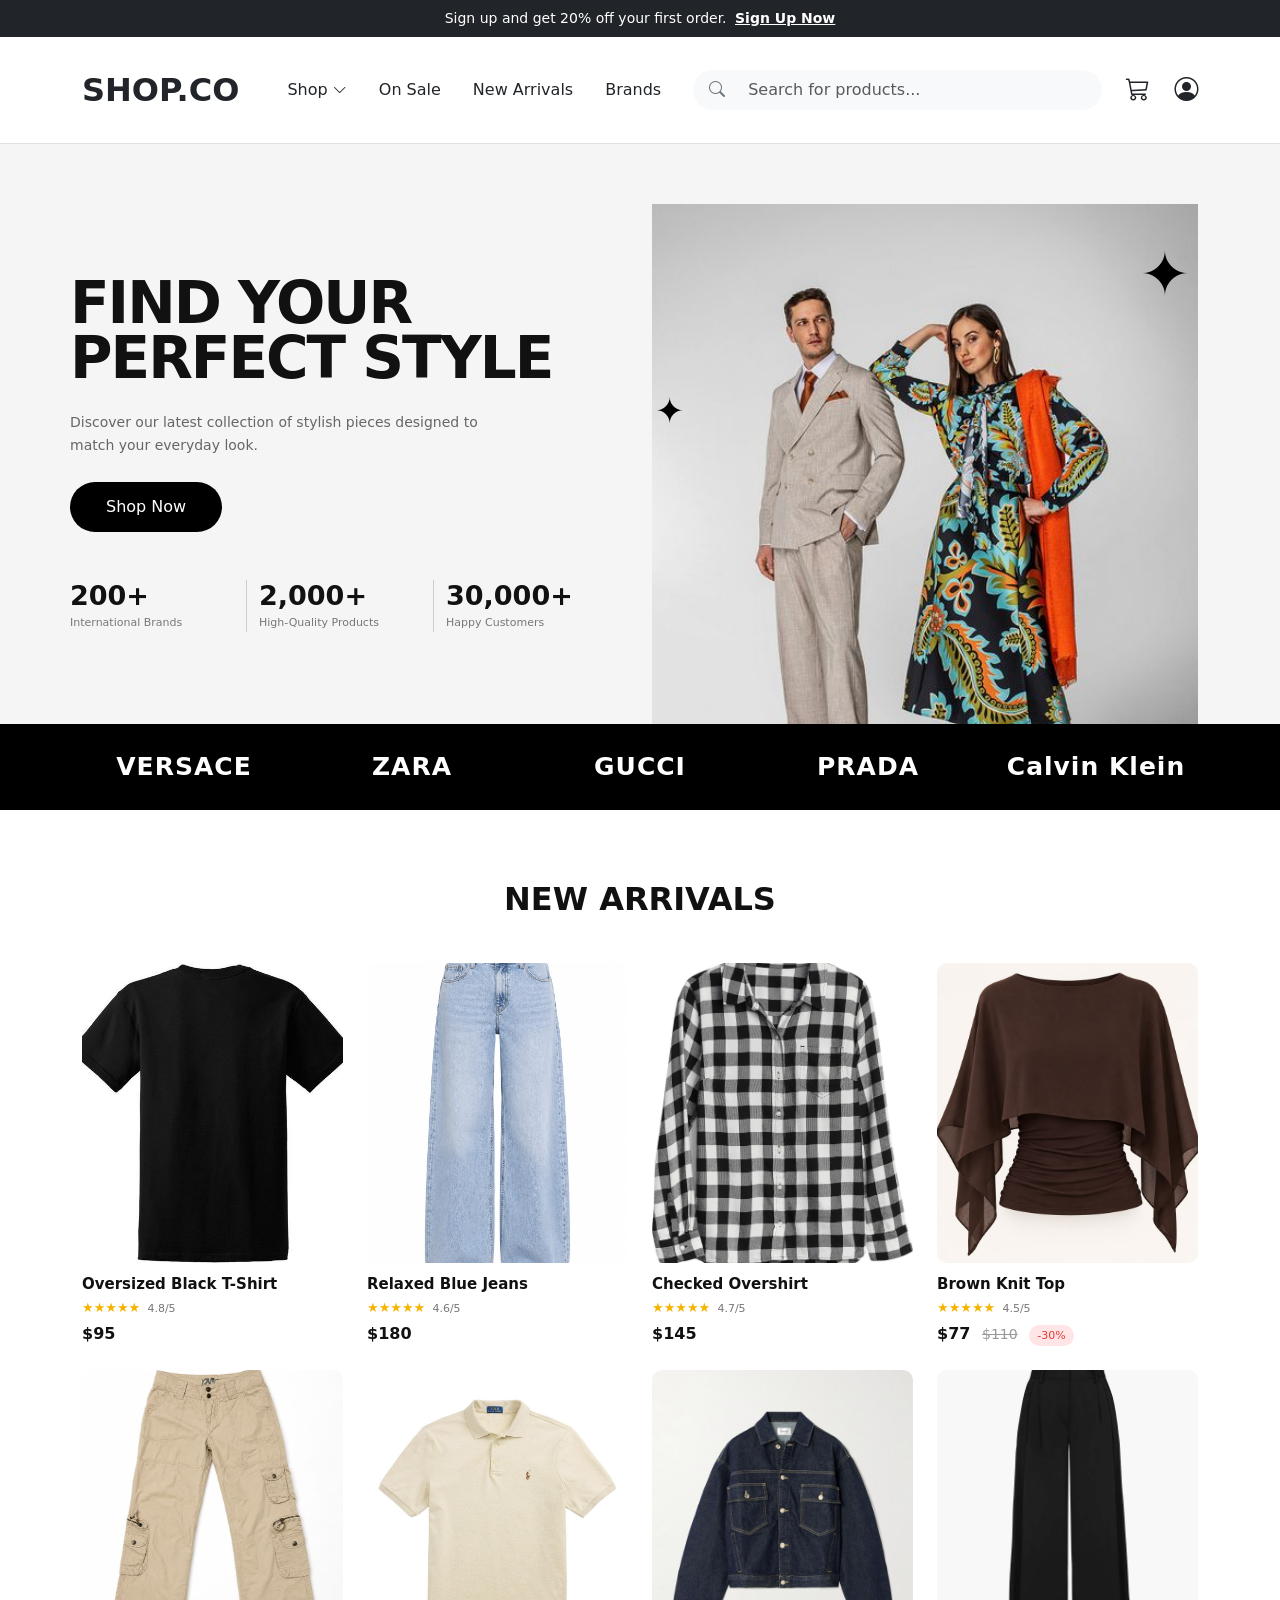
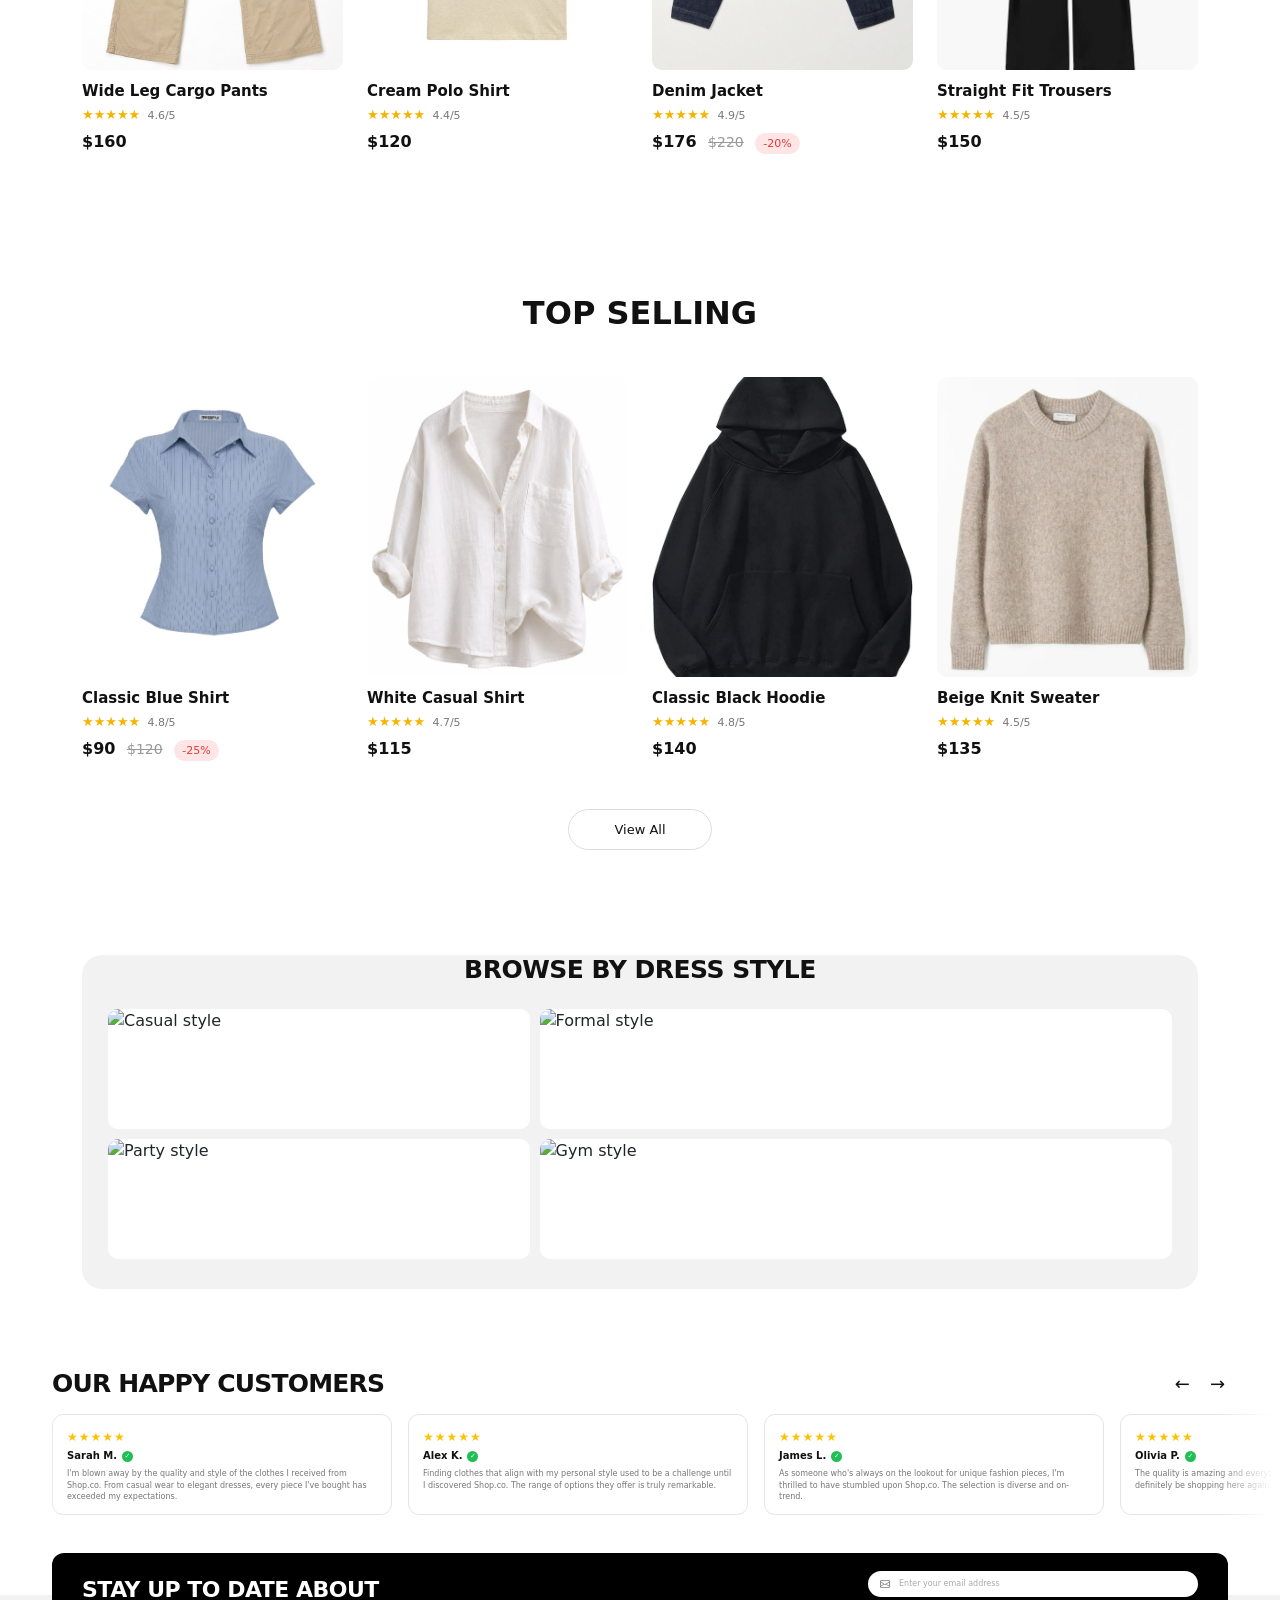
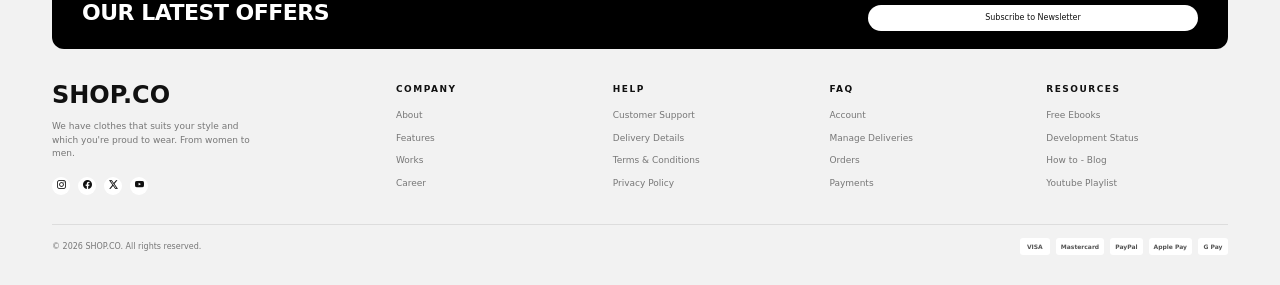
==== index.html @ 6848980e "update" ====
<!DOCTYPE html>
<html lang="en">

<head>
    <meta charset="UTF-8">
    <meta name="viewport" content="width=device-width, initial-scale=1.0">

    <title>Shop.co</title>

    <link rel="stylesheet" href="dist/css/bootstrap.min.css">

    <link
        rel="stylesheet"
        href="https://cdn.jsdelivr.net/npm/bootstrap-icons@1.11.3/font/bootstrap-icons.min.css"
    >

    <link rel="stylesheet" href="app.css">
</head>

<body>

    <!-- HEADER -->
    <div id="site-header"></div>


    <!-- HERO SECTION -->
    <section class="hero-section">

        <div class="container">

            <div class="row align-items-center">

                <div class="col-lg-6 hero-content">

                    <h1>
                        FIND YOUR<br>
                        PERFECT STYLE
                    </h1>

                    <p>
                        Discover our latest collection of stylish pieces
                        designed to match your everyday look.
                    </p>

                    <a href="#" class="btn shop-btn">
                        Shop Now
                    </a>


                    <div class="row stats mt-5">

                        <div class="col-4">

                            <h3>200+</h3>

                            <p>
                                International Brands
                            </p>

                        </div>


                        <div class="col-4 stat-border">

                            <h3>2,000+</h3>

                            <p>
                                High-Quality Products
                            </p>

                        </div>


                        <div class="col-4">

                            <h3>30,000+</h3>

                            <p>
                                Happy Customers
                            </p>

                        </div>

                    </div>

                </div>


                <div class="col-lg-6 hero-image-container">

                    <img
                        src="images/hero-image.jpg"
                        alt="Fashion models"
                        class="hero-image"
                    >

                    <span class="star star-one">
                        ✦
                    </span>

                    <span class="star star-two">
                        ✦
                    </span>

                </div>

            </div>

        </div>

    </section>



    <!-- BRANDS -->
    <section class="brands-section">

        <div class="container">

            <div class="row align-items-center text-center">

                <div class="col-6 col-md">
                    <span>VERSACE</span>
                </div>

                <div class="col-6 col-md">
                    <span>ZARA</span>
                </div>

                <div class="col-6 col-md">
                    <span>GUCCI</span>
                </div>

                <div class="col-6 col-md">
                    <span>PRADA</span>
                </div>

                <div class="col-12 col-md">
                    <span>Calvin Klein</span>
                </div>

            </div>

        </div>

    </section>



    <!-- NEW ARRIVALS -->
    <section class="products-section">

        <div class="container">

            <h2 class="section-title">
                NEW ARRIVALS
            </h2>

            <div
                id="new-arrivals-products"
                class="row g-4"
            ></div>

        </div>

    </section>



    <!-- TOP SELLING -->
    <section class="products-section">

        <div class="container">

            <h2 class="section-title">
                TOP SELLING
            </h2>


            <div
                id="top-selling-products"
                class="row g-4"
            ></div>


            <!-- VIEW ALL BUTTON -->
            <div class="text-center mt-5">

                <button
                    type="button"
                    class="view-all-btn"
                    id="viewAllBtn"
                >
                    View All
                </button>

            </div>

        </div>

    </section>



    <!-- DRESS STYLE -->
    <section class="dress-style-section">

        <div class="container">

            <div class="dress-style-box">

                <h2 class="dress-style-title">
                    BROWSE BY DRESS STYLE
                </h2>


                <div class="dress-style-grid">


                    <!-- CASUAL -->
                    <div class="dress-style-card casual">

                        <img
                            src="images/products/pic1.png"
                            alt="Casual style"
                        >

                    </div>


                    <!-- FORMAL -->
                    <div class="dress-style-card formal">

                        <img
                            src="images/products/pic2.png"
                            alt="Formal style"
                        >

                    </div>


                    <!-- PARTY -->
                    <div class="dress-style-card party">

                        <img
                            src="images/products/pic3.png"
                            alt="Party style"
                        >

                    </div>


                    <!-- GYM -->
                    <div class="dress-style-card gym">

                        <img
                            src="images/products/pic4.png"
                            alt="Gym style"
                        >

                    </div>

                </div>

            </div>

        </div>

    </section>



    <!-- HAPPY CUSTOMERS -->
    <section class="customers-section">

        <div class="container">


            <div class="customers-header">

                <h2 class="section-title">
                    OUR HAPPY CUSTOMERS
                </h2>


                <div class="customer-arrows">

                    <button
                        class="customer-arrow"
                        id="customerPrev"
                        type="button"
                    >
                        ←
                    </button>

                    <button
                        class="customer-arrow"
                        id="customerNext"
                        type="button"
                    >
                        →
                    </button>

                </div>

            </div>



            <div class="customers-viewport">

                <div
                    class="customers-wrapper"
                    id="customersWrapper"
                >


                    <!-- CUSTOMER 1 -->
                    <div class="customer-card">

                        <div class="customer-stars">
                            ★★★★★
                        </div>

                        <h5>
                            Sarah M.
                            <span>✓</span>
                        </h5>

                        <p>
                            I'm blown away by the quality and style
                            of the clothes I received from Shop.co.
                            From casual wear to elegant dresses,
                            every piece I've bought has exceeded
                            my expectations.
                        </p>

                    </div>



                    <!-- CUSTOMER 2 -->
                    <div class="customer-card">

                        <div class="customer-stars">
                            ★★★★★
                        </div>

                        <h5>
                            Alex K.
                            <span>✓</span>
                        </h5>

                        <p>
                            Finding clothes that align with my personal
                            style used to be a challenge until I
                            discovered Shop.co. The range of options
                            they offer is truly remarkable.
                        </p>

                    </div>



                    <!-- CUSTOMER 3 -->
                    <div class="customer-card">

                        <div class="customer-stars">
                            ★★★★★
                        </div>

                        <h5>
                            James L.
                            <span>✓</span>
                        </h5>

                        <p>
                            As someone who's always on the lookout
                            for unique fashion pieces, I'm thrilled
                            to have stumbled upon Shop.co. The selection
                            is diverse and on-trend.
                        </p>

                    </div>



                    <!-- CUSTOMER 4 -->
                    <div class="customer-card">

                        <div class="customer-stars">
                            ★★★★★
                        </div>

                        <h5>
                            Olivia P.
                            <span>✓</span>
                        </h5>

                        <p>
                            The quality is amazing and everything
                            arrived exactly as expected. I will
                            definitely be shopping here again.
                        </p>

                    </div>



                    <!-- CUSTOMER 5 -->
                    <div class="customer-card">

                        <div class="customer-stars">
                            ★★★★★
                        </div>

                        <h5>
                            Ethan R.
                            <span>✓</span>
                        </h5>

                        <p>
                            Great selection and very comfortable
                            clothes. The whole shopping experience
                            was simple and enjoyable.
                        </p>

                    </div>



                    <!-- CUSTOMER 6 -->
                    <div class="customer-card">

                        <div class="customer-stars">
                            ★★★★☆
                        </div>

                        <h5>
                            Noah B.
                            <span>✓</span>
                        </h5>

                        <p>
                            I ordered a few pieces and was impressed
                            with the fit. Everything looked just like
                            it did online.
                        </p>

                    </div>



                    <!-- CUSTOMER 7 -->
                    <div class="customer-card">

                        <div class="customer-stars">
                            ★★★★★
                        </div>

                        <h5>
                            Ava H.
                            <span>✓</span>
                        </h5>

                        <p>
                            I found exactly what I was looking for.
                            The clothes look great and the quality
                            is better than I expected.
                        </p>

                    </div>



                    <!-- CUSTOMER 8 -->
                    <div class="customer-card">

                        <div class="customer-stars">
                            ★★★★★
                        </div>

                        <h5>
                            Mia T.
                            <span>✓</span>
                        </h5>

                        <p>
                            Shopping here has been such a good
                            experience. The designs are simple,
                            stylish and easy to wear.
                        </p>

                    </div>



                    <!-- CUSTOMER 9 -->
                    <div class="customer-card">

                        <div class="customer-stars">
                            ★★★★★
                        </div>

                        <h5>
                            Daniel W.
                            <span>✓</span>
                        </h5>

                        <p>
                            The order arrived quickly and the clothes
                            were exactly what I expected. I would
                            definitely recommend Shop.co.
                        </p>

                    </div>

                </div>

            </div>

        </div>

    </section>

    <div id="site-footer"></div>


    <script src="common.js"></script>

    <script src="script.js"></script>

    <script src="dist/js/bootstrap.bundle.min.js"></script>

</body>

</html>
---- app.css ----
.footer-link {
    color: #aaa;
    text-decoration: none;
    font-size: 14px;
    transition: 0.2s;
}

.footer-link:hover {
    color: white;
}

.footer-icon {
    width: 38px;
    height: 38px;
    border: 1px solid #555;
    border-radius: 50%;
    display: flex;
    align-items: center;
    justify-content: center;
    color: white;
    text-decoration: none;
    transition: 0.2s;
}

.footer-icon:hover {
    background-color: white;
    color: black;
    border-color: white;
}

footer .form-control {
    border: none;
    font-size: 14px;
}

footer .form-control:focus {
    box-shadow: none;
}

footer .btn {
    border: none;
}

.hero-section {
    background-color: #f5f5f5;
    overflow: hidden;
    padding-top: 60px;
}

.hero-content {
    padding: 40px 30px 60px 0;
}

.hero-content h1 {
    font-size: 58px;
    font-weight: 900;
    line-height: 0.95;
    letter-spacing: -2px;
    color: #111;
    margin-bottom: 25px;
}

.hero-content > p {
    color: #666;
    max-width: 450px;
    font-size: 14px;
    line-height: 1.6;
}

.shop-btn {
    background-color: #000;
    color: white;
    border-radius: 30px;
    padding: 12px 35px;
    margin-top: 10px;
}

.shop-btn:hover {
    background-color: #333;
    color: white;
}

.stats h3 {
    font-size: 27px;
    font-weight: 700;
    margin: 0;
    color: #111;
}

.stats p {
    font-size: 11px;
    color: #777;
    margin: 3px 0 0;
}

.stat-border {
    border-left: 1px solid #ccc;
    border-right: 1px solid #ccc;
}

.hero-image-container {
    position: relative;
    height: 520px;
    display: flex;
    justify-content: center;
    align-items: flex-end;
}

.hero-image {
    width: 100%;
    height: 100%;
    object-fit: cover;
    object-position: center top;
}

.star {
    position: absolute;
    color: #000;
    line-height: 1;
}

.star-one {
    top: 40px;
    right: 20px;
    font-size: 60px;
}

.star-two {
    top: 190px;
    left: 15px;
    font-size: 35px;
}

.brands-section {
    background-color: #000;
    color: white;
    padding: 24px 0;
}

.brands-section span {
    font-size: 25px;
    font-weight: 600;
    letter-spacing: 1px;
}

.brands-section .col:nth-child(1) span,
.brands-section .col:nth-child(3) span,
.brands-section .col:nth-child(4) span {
    font-family: Georgia, serif;
}

.products-section {
    padding: 70px 0;
    background-color: white;
}

.section-title {
    text-align: center;
    font-size: 32px;
    font-weight: 900;
    margin-bottom: 45px;
    color: #111;
}

.product-card {
    cursor: pointer;
}

.product-image {
    background-color: #f3f3f3;
    border-radius: 10px;
    height: 300px;
    overflow: hidden;
    margin-bottom: 12px;
}

.product-image img {
    width: 100%;
    height: 100%;
    object-fit: cover;
    transition: transform 0.3s ease;
}

.product-card:hover .product-image img {
    transform: scale(1.04);
}

.product-card h5 {
    font-size: 15px;
    font-weight: 600;
    margin-bottom: 5px;
    color: #111;
}

.rating {
    color: #f5b400;
    font-size: 13px;
    margin-bottom: 5px;
}

.rating span {
    color: #777;
    font-size: 11px;
    margin-left: 3px;
}

.price {
    font-size: 16px;
    font-weight: 700;
    color: #111;
}

.old-price {
    color: #999;
    text-decoration: line-through;
    font-size: 14px;
    font-weight: 400;
    margin-left: 6px;
}

.discount {
    background-color: #ffe5e5;
    color: #e53935;
    font-size: 11px;
    padding: 4px 8px;
    border-radius: 15px;
    margin-left: 6px;
    font-weight: 500;
}

.view-all-btn {
    display: inline-block;
    border: 1px solid #ddd;
    background-color: white;
    border-radius: 25px;
    padding: 10px 45px;
    color: #111;
    font-size: 13px;
    cursor: pointer;
    transition: 0.25s ease;
}

.view-all-btn:hover {
    background-color: #111;
    color: white;
}

.extra-product {
    display: none;
    opacity: 0;
    transform: translateY(15px);
}

@keyframes fadeInProduct {
    from {
        opacity: 0;
        transform: translateY(15px);
    }

    to {
        opacity: 1;
        transform: translateY(0);
    }
}

.dress-style-section {
    padding: 35px 0 45px;
    background-color: white;
}

.dress-style-box {
    background-color: #f2f2f2;
    border-radius: 20px;
    padding: 0 26px 30px;
    overflow: hidden;
}

.dress-style-title {
    text-align: center;
    font-size: 25px;
    font-weight: 900;
    color: #111;
    margin: 0 0 24px;
    padding-top: 0;
    letter-spacing: -0.5px;
}

.dress-style-grid {
    display: grid;
    grid-template-columns: 1fr 1.5fr;
    grid-template-rows: 120px 120px;
    gap: 10px;
}

.dress-style-card {
    position: relative;
    background-color: white;
    border-radius: 10px;
    overflow: hidden;
    cursor: pointer;
}

.dress-style-card img {
    position: absolute;
    inset: 0;
    width: 100%;
    height: 100%;
    object-fit: contain;
    object-position: center;
    transition: transform 0.35s ease;
}

.dress-style-card:hover img {
    transform: scale(1.02);
}

.dress-style-card span {
    position: absolute;
    top: 13px;
    left: 16px;
    z-index: 2;
    color: #111;
    font-size: 16px;
    font-weight: 600;
}

.customers-section {
    background-color: white;
    padding: 35px 0 80px;
    overflow: hidden;
}

.customers-header {
    display: flex;
    align-items: center;
    justify-content: space-between;
    margin-bottom: 15px;
}

.customers-header .section-title {
    text-align: left;
    margin: 0;
    font-size: 25px;
    font-weight: 900;
    letter-spacing: -0.8px;
}

.customer-arrows {
    display: flex;
    align-items: center;
    gap: 14px;
}

.customer-arrow {
    border: none;
    background: transparent;
    color: #111;
    font-size: 18px;
    line-height: 1;
    padding: 3px;
    cursor: pointer;
    transition: opacity 0.2s ease;
}

.customer-arrow:hover {
    opacity: 0.45;
}

.customers-viewport {
    position: relative;
    width: calc(100% + 90px);
    margin-left: -45px;
    overflow: hidden;
    padding: 0 45px;
}

.customers-viewport::before,
.customers-viewport::after {
    content: "";
    position: absolute;
    top: 0;
    bottom: 0;
    width: 55px;
    z-index: 5;
    pointer-events: none;
}

.customers-viewport::before {
    left: 0;
    background: linear-gradient(
        to right,
        white 0%,
        rgba(255, 255, 255, 0) 100%
    );
}

.customers-viewport::after {
    right: 0;
    background: linear-gradient(
        to left,
        white 0%,
        rgba(255, 255, 255, 0) 100%
    );
}

.customers-wrapper {
    display: flex;
    gap: 16px;
    width: max-content;
    transform: translateX(0);
    transition: transform 0.55s ease;
}

.customer-card {
    flex: 0 0 340px;
    background-color: white;
    border: 1px solid #e5e5e5;
    border-radius: 11px;
    padding: 13px 14px;
    height: 101px;
    box-sizing: border-box;
    transition: transform 0.3s ease, box-shadow 0.3s ease;
}

.customer-card:hover {
    transform: translateY(-2px);
    box-shadow: 0 5px 15px rgba(0, 0, 0, 0.05);
}

.customer-stars {
    color: #ffc107;
    font-size: 12px;
    letter-spacing: 1px;
    margin-bottom: 4px;
}

.customer-card h5 {
    display: flex;
    align-items: center;
    gap: 5px;
    margin: 0 0 6px;
    font-size: 10px;
    font-weight: 700;
    color: #111;
}

.customer-card h5 span {
    display: inline-flex;
    align-items: center;
    justify-content: center;
    width: 11px;
    height: 11px;
    border-radius: 50%;
    background-color: #20bf55;
    color: white;
    font-size: 7px;
    font-weight: bold;
}

.customer-card p {
    margin: 0;
    color: #777;
    font-size: 8px;
    line-height: 1.45;
}

.shop-footer {
    background-color: #f2f2f2;
    padding: 0 0 30px;
    position: relative;
}

.shop-footer > .container {
    position: relative;
}

.newsletter-box {
    position: relative;
    z-index: 5;
    background-color: #000;
    color: white;
    border-radius: 12px;
    padding: 18px 30px;
    min-height: 86px;
    display: flex;
    align-items: center;
    justify-content: space-between;
    gap: 30px;
    transform: translateY(-42px);
    margin-bottom: -15px;
}

.newsletter-title {
    font-size: 22px;
    font-weight: 900;
    line-height: 1.05;
    letter-spacing: -0.5px;
}

.newsletter-form {
    width: 330px;
    display: flex;
    flex-direction: column;
    gap: 8px;
}

.newsletter-input {
    height: 26px;
    background-color: white;
    border-radius: 30px;
    display: flex;
    align-items: center;
    padding: 0 12px;
}

.newsletter-input i {
    color: #777;
    font-size: 10px;
    margin-right: 7px;
}

.newsletter-input input {
    width: 100%;
    border: none;
    outline: none;
    background: transparent;
    font-size: 8px;
}

.newsletter-input input::placeholder {
    color: #aaa;
}

.newsletter-form button {
    height: 26px;
    border: none;
    border-radius: 30px;
    background-color: white;
    color: #111;
    font-size: 8px;
    cursor: pointer;
}

.newsletter-form button:hover {
    background-color: #e8e8e8;
}

.footer-content {
    display: grid;
    grid-template-columns: 1.7fr 1fr 1fr 1fr 1fr;
    gap: 35px;
    padding-top: 5px;
    padding-bottom: 25px;
}

.footer-brand h2 {
    margin: 0 0 10px;
    color: #111;
    font-size: 24px;
    font-weight: 900;
}

.footer-brand p {
    max-width: 210px;
    margin: 0 0 16px;
    color: #777;
    font-size: 9px;
    line-height: 1.5;
}

.footer-socials {
    display: flex;
    gap: 8px;
}

.footer-socials a {
    width: 18px;
    height: 18px;
    border-radius: 50%;
    background-color: white;
    display: flex;
    align-items: center;
    justify-content: center;
    color: #111;
    font-size: 9px;
    text-decoration: none;
}

.footer-socials a:hover {
    background-color: #111;
    color: white;
}

.footer-column h6 {
    margin: 3px 0 14px;
    color: #111;
    font-size: 9px;
    font-weight: 700;
    letter-spacing: 1.5px;
}

.footer-column a {
    display: block;
    color: #777;
    font-size: 9px;
    text-decoration: none;
    margin-bottom: 9px;
}

.footer-column a:hover {
    color: #111;
}

.shop-footer hr {
    border: none;
    border-top: 1px solid #ddd;
    margin: 0 0 13px;
    opacity: 1;
}

.footer-bottom {
    display: flex;
    align-items: center;
    justify-content: space-between;
}

.footer-bottom p {
    margin: 0;
    color: #777;
    font-size: 8px;
}

.payment-icons {
    display: flex;
    align-items: center;
    gap: 6px;
}

.payment-icons span {
    min-width: 30px;
    height: 17px;
    padding: 0 5px;
    background-color: white;
    border-radius: 3px;
    display: flex;
    align-items: center;
    justify-content: center;
    color: #555;
    font-size: 6px;
    font-weight: 700;
}

@media (min-width: 992px) {
    .customers-section .container,
    .shop-footer .container {
        max-width: 1200px;
    }
}

@media (max-width: 991px) {
    .hero-section {
        padding-top: 40px;
    }

    .hero-content {
        text-align: center;
        padding: 20px 0 40px;
    }

    .hero-content h1 {
        font-size: 45px;
    }

    .hero-content > p {
        margin-left: auto;
        margin-right: auto;
    }

    .stats {
        text-align: left;
    }

    .hero-image-container {
        height: 450px;
    }

    .brands-section span {
        font-size: 19px;
    }

    .product-image {
        height: 260px;
    }

    .dress-style-grid {
        grid-template-columns: 1fr 1.5fr;
        grid-template-rows: 110px 110px;
    }

    .customer-card {
        flex: 0 0 300px;
    }

    .footer-content {
        grid-template-columns: 1.5fr 1fr 1fr;
    }
}

@media (max-width: 575px) {
    .products-section {
        padding: 45px 0;
    }

    .section-title {
        font-size: 27px;
    }

    .product-image {
        height: 220px;
    }

    .dress-style-section {
        padding: 25px 0 35px;
    }

    .dress-style-box {
        padding: 0 15px 20px;
        border-radius: 15px;
    }

    .dress-style-title {
        font-size: 20px;
        margin-bottom: 18px;
    }

    .dress-style-grid {
        grid-template-columns: 1fr;
        grid-template-rows: repeat(4, 100px);
    }

    .dress-style-card span {
        font-size: 14px;
    }

    .customers-section {
        padding: 35px 0 65px;
    }

    .customers-header .section-title {
        font-size: 21px;
    }

    .customer-card {
        flex: 0 0 270px;
    }

    .customers-viewport {
        width: calc(100% + 40px);
        margin-left: -20px;
        padding: 0 20px;
    }

    .customers-viewport::before,
    .customers-viewport::after {
        width: 30px;
    }

    .newsletter-box {
        transform: translateY(-28px);
        margin-bottom: 0;
        padding: 20px;
        flex-direction: column;
        align-items: stretch;
    }

    .newsletter-title {
        font-size: 20px;
    }

    .newsletter-form {
        width: 100%;
    }

    .footer-content {
        grid-template-columns: 1fr 1fr;
        gap: 25px 20px;
    }

    .footer-brand {
        grid-column: 1 / -1;
    }

    .footer-bottom {
        flex-direction: column;
        align-items: flex-start;
        gap: 12px;
    }
}
/* =========================================================
   VIEW ALL PAGE TRANSITION
========================================================= */

body {
    transition: opacity 0.22s ease;
}

body.page-leaving {
    opacity: 0;
}
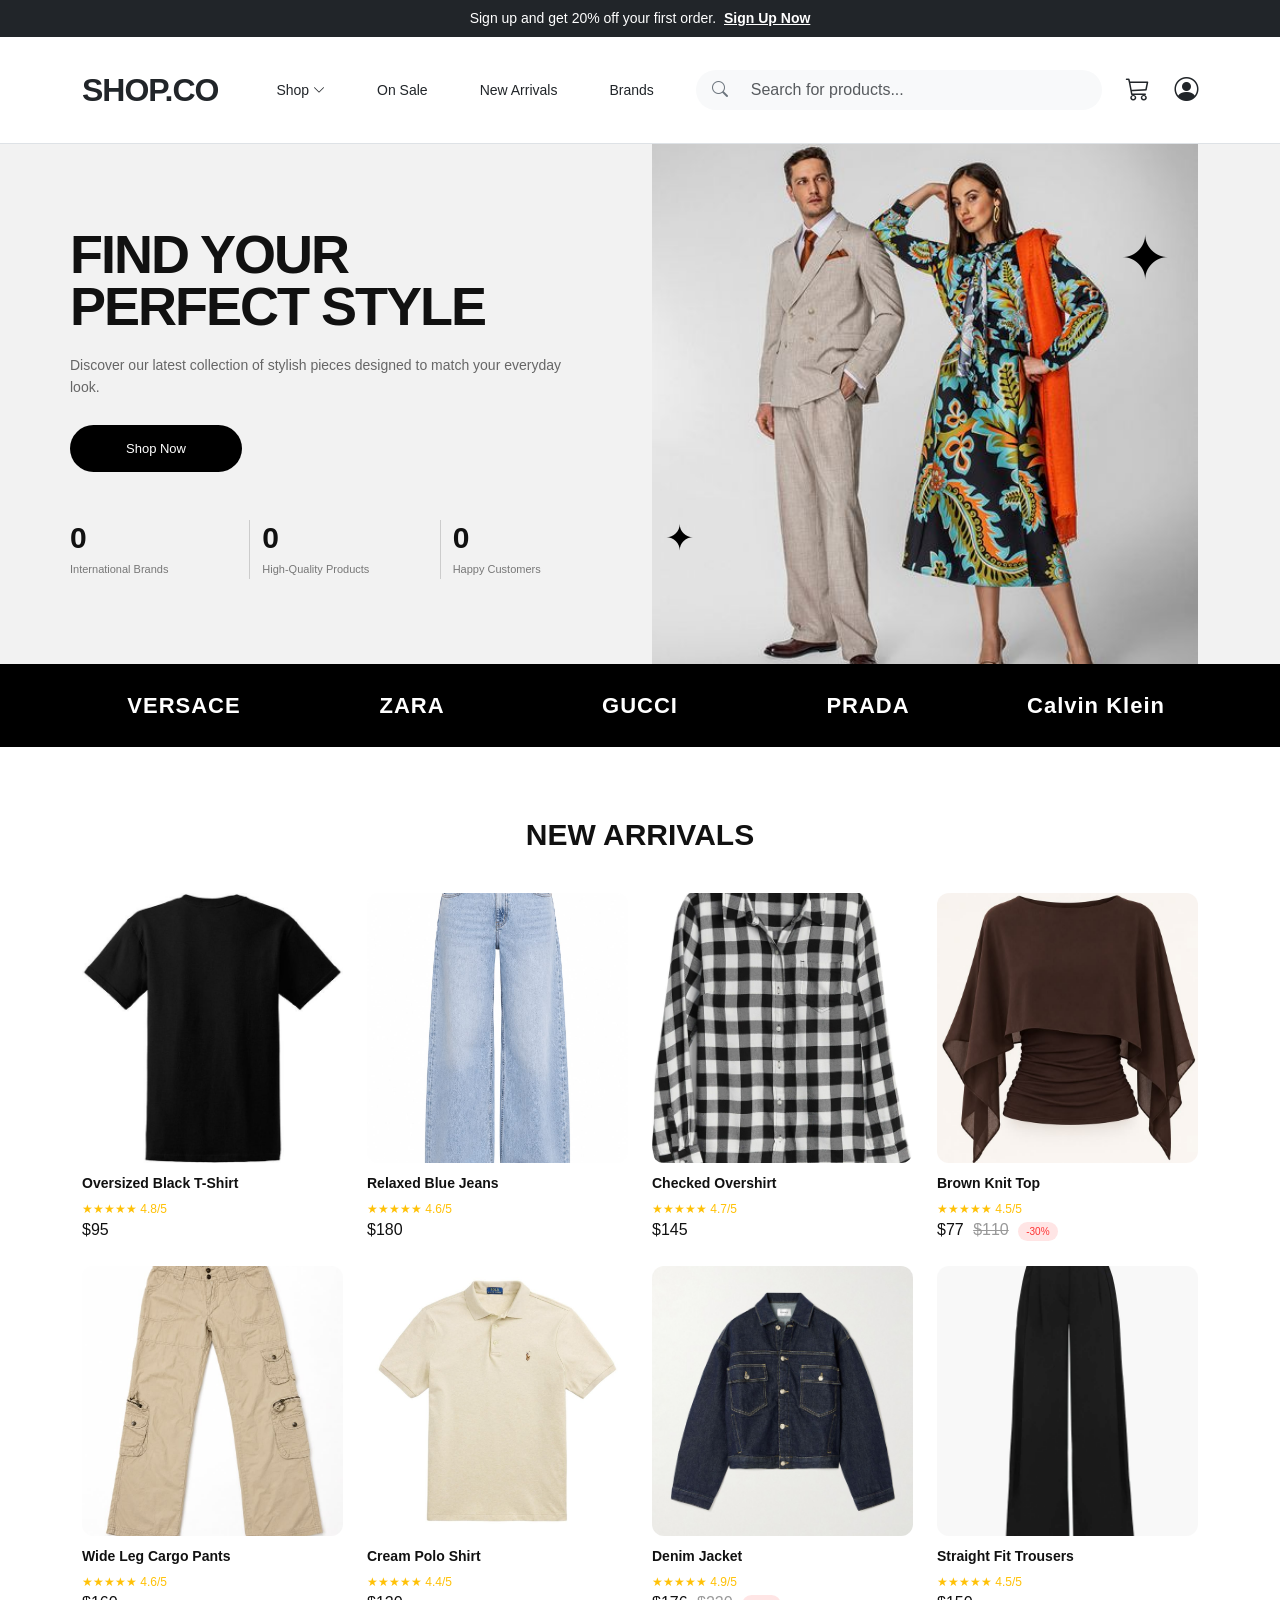
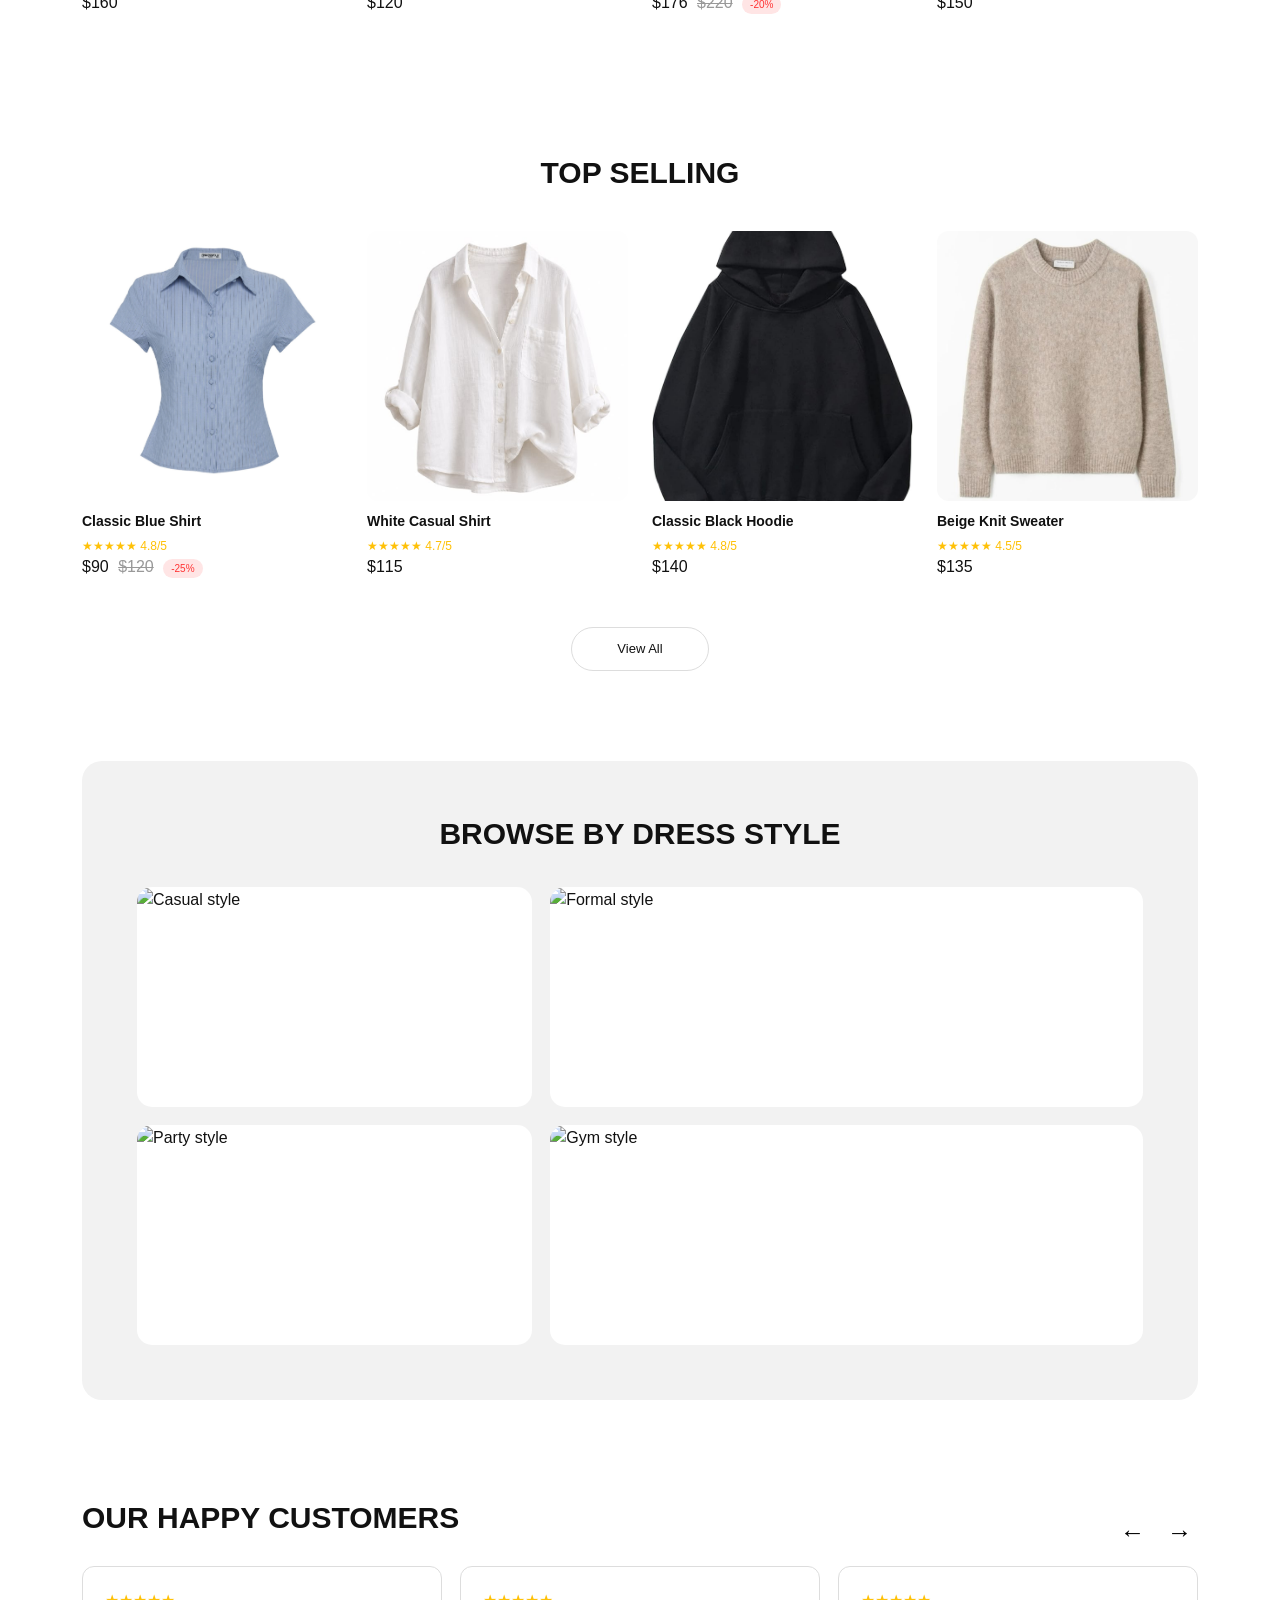
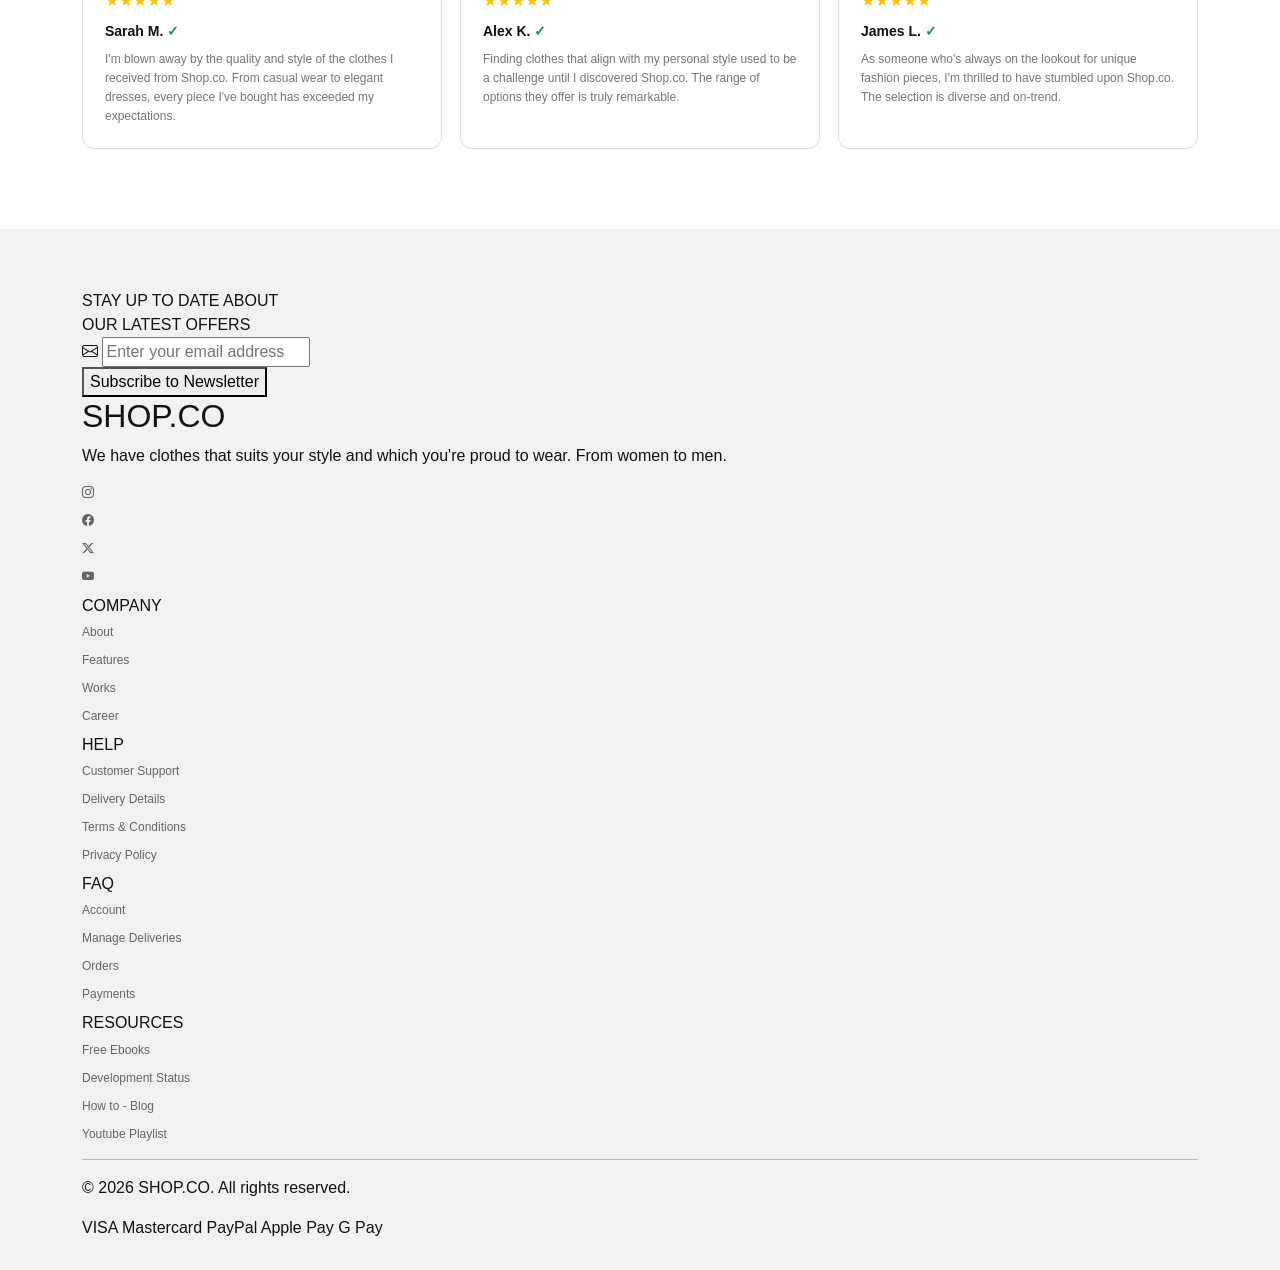
==== commit 59e1d9d9: "update" ====
--- a/index.html
+++ b/index.html
@@ -1,3 +1,4 @@
+
 <!DOCTYPE html>
 <html lang="en">
 
@@ -19,11 +20,9 @@
 
 <body>
 
-    <!-- HEADER -->
     <div id="site-header"></div>
 
 
-    <!-- HERO SECTION -->
     <section class="hero-section">
 
         <div class="container">
@@ -51,7 +50,11 @@
 
                         <div class="col-4">
 
-                            <h3>200+</h3>
+                            <h3
+                                class="count-number"
+                                data-count="200">
+                                0
+                            </h3>
 
                             <p>
                                 International Brands
@@ -62,7 +65,11 @@
 
                         <div class="col-4 stat-border">
 
-                            <h3>2,000+</h3>
+                            <h3
+                                class="count-number"
+                                data-count="2000">
+                                0
+                            </h3>
 
                             <p>
                                 High-Quality Products
@@ -73,7 +80,11 @@
 
                         <div class="col-4">
 
-                            <h3>30,000+</h3>
+                            <h3
+                                class="count-number"
+                                data-count="30000">
+                                0
+                            </h3>
 
                             <p>
                                 Happy Customers
@@ -112,7 +123,6 @@
 
 
 
-    <!-- BRANDS -->
     <section class="brands-section">
 
         <div class="container">
@@ -147,7 +157,6 @@
 
 
 
-    <!-- NEW ARRIVALS -->
     <section class="products-section">
 
         <div class="container">
@@ -167,7 +176,6 @@
 
 
 
-    <!-- TOP SELLING -->
     <section class="products-section">
 
         <div class="container">
@@ -183,7 +191,6 @@
             ></div>
 
 
-            <!-- VIEW ALL BUTTON -->
             <div class="text-center mt-5">
 
                 <button
@@ -202,7 +209,6 @@
 
 
 
-    <!-- DRESS STYLE -->
     <section class="dress-style-section">
 
         <div class="container">
@@ -217,7 +223,6 @@
                 <div class="dress-style-grid">
 
 
-                    <!-- CASUAL -->
                     <div class="dress-style-card casual">
 
                         <img
@@ -228,7 +233,6 @@
                     </div>
 
 
-                    <!-- FORMAL -->
                     <div class="dress-style-card formal">
 
                         <img
@@ -239,7 +243,6 @@
                     </div>
 
 
-                    <!-- PARTY -->
                     <div class="dress-style-card party">
 
                         <img
@@ -250,7 +253,6 @@
                     </div>
 
 
-                    <!-- GYM -->
                     <div class="dress-style-card gym">
 
                         <img
@@ -270,7 +272,6 @@
 
 
 
-    <!-- HAPPY CUSTOMERS -->
     <section class="customers-section">
 
         <div class="container">
@@ -315,7 +316,6 @@
                 >
 
 
-                    <!-- CUSTOMER 1 -->
                     <div class="customer-card">
 
                         <div class="customer-stars">
@@ -339,7 +339,6 @@
 
 
 
-                    <!-- CUSTOMER 2 -->
                     <div class="customer-card">
 
                         <div class="customer-stars">
@@ -362,7 +361,6 @@
 
 
 
-                    <!-- CUSTOMER 3 -->
                     <div class="customer-card">
 
                         <div class="customer-stars">
@@ -385,7 +383,6 @@
 
 
 
-                    <!-- CUSTOMER 4 -->
                     <div class="customer-card">
 
                         <div class="customer-stars">
@@ -407,7 +404,6 @@
 
 
 
-                    <!-- CUSTOMER 5 -->
                     <div class="customer-card">
 
                         <div class="customer-stars">
@@ -429,7 +425,6 @@
 
 
 
-                    <!-- CUSTOMER 6 -->
                     <div class="customer-card">
 
                         <div class="customer-stars">
@@ -451,7 +446,6 @@
 
 
 
-                    <!-- CUSTOMER 7 -->
                     <div class="customer-card">
 
                         <div class="customer-stars">
@@ -473,7 +467,6 @@
 
 
 
-                    <!-- CUSTOMER 8 -->
                     <div class="customer-card">
 
                         <div class="customer-stars">
@@ -495,7 +488,6 @@
 
 
 
-                    <!-- CUSTOMER 9 -->
                     <div class="customer-card">
 
                         <div class="customer-stars">
@@ -523,15 +515,20 @@
 
     </section>
 
+
     <div id="site-footer"></div>
 
 
+    <script src="dist/js/bootstrap.bundle.min.js"></script>
+
     <script src="common.js"></script>
 
+    <script src="https://cdn.jsdelivr.net/npm/countup.js@2.9.0/dist/countUp.umd.js"></script>
+
+    <script src="count.js"></script>
+
     <script src="script.js"></script>
 
-    <script src="dist/js/bootstrap.bundle.min.js"></script>
-
 </body>
 
 </html>
--- a/app.css
+++ b/app.css
@@ -1,96 +1,157 @@
-.footer-link {
-    color: #aaa;
-    text-decoration: none;
+* {
+    box-sizing: border-box;
+}
+
+body {
+    margin: 0;
+    color: #111;
+    background: #fff;
+    font-family: Arial, sans-serif;
+}
+
+.top-bar {
+    background: #000;
+    color: #fff;
+    text-align: center;
+    padding: 7px;
+    font-size: 11px;
+}
+
+.top-bar a {
+    color: #fff;
+    margin-left: 5px;
+    font-weight: 600;
+}
+
+.navbar {
+    padding: 18px 0;
+    background: #fff;
+}
+
+.navbar-brand {
+    font-size: 28px;
+    font-weight: 900;
+    letter-spacing: -1px;
+}
+
+.navbar-nav .nav-link {
+    color: #111;
     font-size: 14px;
-    transition: 0.2s;
-}
-
-.footer-link:hover {
-    color: white;
-}
-
-.footer-icon {
-    width: 38px;
-    height: 38px;
-    border: 1px solid #555;
-    border-radius: 50%;
+    margin: 0 10px;
+}
+
+.navbar-nav .nav-link:hover {
+    color: #777;
+}
+
+.search-box {
     display: flex;
     align-items: center;
+    background: #f5f5f5;
+    border-radius: 22px;
+    padding: 8px 15px;
+}
+
+.search-box i {
+    color: #777;
+}
+
+.search-box input {
+    border: none;
+    outline: none;
+    background: transparent;
+    width: 250px;
+    padding-left: 8px;
+    font-size: 13px;
+}
+
+.hero-section {
+    background: #f2f2f2;
+    min-height: 520px;
+    overflow: hidden;
+}
+
+.hero-content {
+    padding: 60px 20px 60px 0;
+}
+
+.hero-content h1 {
+    font-size: 54px;
+    line-height: 0.95;
+    font-weight: 900;
+    letter-spacing: -2px;
+    margin-bottom: 22px;
+}
+
+.hero-content p {
+    color: #666;
+    max-width: 500px;
+    line-height: 1.6;
+    font-size: 14px;
+}
+
+.shop-btn {
+    display: inline-block;
+    background: #000;
+    color: #fff;
+    border-radius: 25px;
+    padding: 13px 55px;
+    margin-top: 10px;
+    font-size: 13px;
+}
+
+.shop-btn:hover {
+    background: #333;
+    color: #fff;
+}
+
+.hero-image-container {
+    position: relative;
+    min-height: 520px;
+    display: flex;
     justify-content: center;
-    color: white;
-    text-decoration: none;
-    transition: 0.2s;
-}
-
-.footer-icon:hover {
-    background-color: white;
-    color: black;
-    border-color: white;
-}
-
-footer .form-control {
-    border: none;
-    font-size: 14px;
-}
-
-footer .form-control:focus {
-    box-shadow: none;
-}
-
-footer .btn {
-    border: none;
-}
-
-.hero-section {
-    background-color: #f5f5f5;
-    overflow: hidden;
-    padding-top: 60px;
-}
-
-.hero-content {
-    padding: 40px 30px 60px 0;
-}
-
-.hero-content h1 {
-    font-size: 58px;
-    font-weight: 900;
-    line-height: 0.95;
-    letter-spacing: -2px;
-    color: #111;
-    margin-bottom: 25px;
-}
-
-.hero-content > p {
-    color: #666;
-    max-width: 450px;
-    font-size: 14px;
-    line-height: 1.6;
-}
-
-.shop-btn {
-    background-color: #000;
-    color: white;
-    border-radius: 30px;
-    padding: 12px 35px;
-    margin-top: 10px;
-}
-
-.shop-btn:hover {
-    background-color: #333;
-    color: white;
+    align-items: flex-end;
+}
+
+.hero-image {
+    width: 100%;
+    max-width: 600px;
+    height: 520px;
+    object-fit: cover;
+    object-position: center;
+}
+
+.star {
+    position: absolute;
+    font-size: 60px;
+    color: #000;
+}
+
+.star-one {
+    top: 70px;
+    right: 40px;
+}
+
+.star-two {
+    bottom: 100px;
+    left: 25px;
+    font-size: 35px;
+}
+
+.stats {
+    max-width: 580px;
 }
 
 .stats h3 {
-    font-size: 27px;
-    font-weight: 700;
-    margin: 0;
-    color: #111;
+    font-size: 30px;
+    font-weight: 700;
+    margin-bottom: 5px;
 }
 
 .stats p {
     font-size: 11px;
     color: #777;
-    margin: 3px 0 0;
+    margin: 0;
 }
 
 .stat-border {
@@ -98,235 +159,163 @@
     border-right: 1px solid #ccc;
 }
 
-.hero-image-container {
+/* CountUp numbers */
+
+.count-number {
+    min-height: 36px;
+    margin: 0 0 5px;
+    font-size: 30px;
+    font-weight: 700;
+}
+
+.brands-section {
+    background: #000;
+    color: #fff;
+    padding: 25px 0;
+}
+
+.brands-section span {
+    font-size: 22px;
+    font-weight: 700;
+    letter-spacing: 1px;
+}
+
+.products-section {
+    padding: 70px 0;
+}
+
+.section-title {
+    text-align: center;
+    font-size: 30px;
+    font-weight: 900;
+    margin-bottom: 40px;
+}
+
+.product-card {
+    border: none;
+    background: transparent;
+}
+
+.product-card img {
+    width: 100%;
+    height: 270px;
+    object-fit: cover;
+    border-radius: 12px;
+    background: #f2f2f2;
+}
+
+.product-card h5 {
+    margin-top: 12px;
+    font-size: 14px;
+    font-weight: 600;
+}
+
+.product-price {
+    font-size: 15px;
+    font-weight: 700;
+}
+
+.old-price {
+    color: #999;
+    text-decoration: line-through;
+    margin-left: 5px;
+}
+
+.discount {
+    background: #ffe5e5;
+    color: #ff3333;
+    border-radius: 15px;
+    padding: 4px 8px;
+    font-size: 10px;
+    margin-left: 5px;
+}
+
+.rating {
+    color: #ffc107;
+    font-size: 12px;
+}
+
+.rating-number {
+    color: #555;
+    margin-left: 4px;
+}
+
+.view-all-btn {
+    background: #fff;
+    color: #111;
+    border: 1px solid #ddd;
+    border-radius: 25px;
+    padding: 11px 45px;
+    font-size: 13px;
+    cursor: pointer;
+    transition: all .3s ease;
+}
+
+.view-all-btn:hover {
+    background: #000;
+    color: #fff;
+}
+
+.dress-style-section {
+    padding: 20px 0 70px;
+}
+
+.dress-style-box {
+    background: #f2f2f2;
+    border-radius: 20px;
+    padding: 55px;
+}
+
+.dress-style-title {
+    text-align: center;
+    font-size: 30px;
+    font-weight: 900;
+    margin-bottom: 35px;
+}
+
+.dress-style-grid {
+    display: grid;
+    grid-template-columns: 1fr 1.5fr;
+    grid-template-rows: 220px 220px;
+    gap: 18px;
+}
+
+.dress-style-card {
     position: relative;
-    height: 520px;
-    display: flex;
-    justify-content: center;
-    align-items: flex-end;
-}
-
-.hero-image {
+    overflow: hidden;
+    border-radius: 15px;
+    background: #fff;
+}
+
+.dress-style-card img {
     width: 100%;
     height: 100%;
     object-fit: cover;
-    object-position: center top;
-}
-
-.star {
-    position: absolute;
-    color: #000;
-    line-height: 1;
-}
-
-.star-one {
-    top: 40px;
-    right: 20px;
-    font-size: 60px;
-}
-
-.star-two {
-    top: 190px;
-    left: 15px;
-    font-size: 35px;
-}
-
-.brands-section {
-    background-color: #000;
-    color: white;
-    padding: 24px 0;
-}
-
-.brands-section span {
-    font-size: 25px;
-    font-weight: 600;
-    letter-spacing: 1px;
-}
-
-.brands-section .col:nth-child(1) span,
-.brands-section .col:nth-child(3) span,
-.brands-section .col:nth-child(4) span {
-    font-family: Georgia, serif;
-}
-
-.products-section {
-    padding: 70px 0;
-    background-color: white;
-}
-
-.section-title {
-    text-align: center;
-    font-size: 32px;
-    font-weight: 900;
-    margin-bottom: 45px;
-    color: #111;
-}
-
-.product-card {
-    cursor: pointer;
-}
-
-.product-image {
-    background-color: #f3f3f3;
-    border-radius: 10px;
-    height: 300px;
-    overflow: hidden;
-    margin-bottom: 12px;
-}
-
-.product-image img {
-    width: 100%;
-    height: 100%;
-    object-fit: cover;
-    transition: transform 0.3s ease;
-}
-
-.product-card:hover .product-image img {
+    transition: transform .4s ease;
+}
+
+.dress-style-card:hover img {
     transform: scale(1.04);
 }
 
-.product-card h5 {
-    font-size: 15px;
-    font-weight: 600;
-    margin-bottom: 5px;
-    color: #111;
-}
-
-.rating {
-    color: #f5b400;
-    font-size: 13px;
-    margin-bottom: 5px;
-}
-
-.rating span {
-    color: #777;
-    font-size: 11px;
-    margin-left: 3px;
-}
-
-.price {
-    font-size: 16px;
-    font-weight: 700;
-    color: #111;
-}
-
-.old-price {
-    color: #999;
-    text-decoration: line-through;
-    font-size: 14px;
-    font-weight: 400;
-    margin-left: 6px;
-}
-
-.discount {
-    background-color: #ffe5e5;
-    color: #e53935;
-    font-size: 11px;
-    padding: 4px 8px;
-    border-radius: 15px;
-    margin-left: 6px;
-    font-weight: 500;
-}
-
-.view-all-btn {
-    display: inline-block;
-    border: 1px solid #ddd;
-    background-color: white;
-    border-radius: 25px;
-    padding: 10px 45px;
-    color: #111;
-    font-size: 13px;
-    cursor: pointer;
-    transition: 0.25s ease;
-}
-
-.view-all-btn:hover {
-    background-color: #111;
-    color: white;
-}
-
-.extra-product {
-    display: none;
-    opacity: 0;
-    transform: translateY(15px);
-}
-
-@keyframes fadeInProduct {
-    from {
-        opacity: 0;
-        transform: translateY(15px);
-    }
-
-    to {
-        opacity: 1;
-        transform: translateY(0);
-    }
-}
-
-.dress-style-section {
-    padding: 35px 0 45px;
-    background-color: white;
-}
-
-.dress-style-box {
-    background-color: #f2f2f2;
-    border-radius: 20px;
-    padding: 0 26px 30px;
-    overflow: hidden;
-}
-
-.dress-style-title {
-    text-align: center;
-    font-size: 25px;
-    font-weight: 900;
-    color: #111;
-    margin: 0 0 24px;
-    padding-top: 0;
-    letter-spacing: -0.5px;
-}
-
-.dress-style-grid {
-    display: grid;
-    grid-template-columns: 1fr 1.5fr;
-    grid-template-rows: 120px 120px;
-    gap: 10px;
-}
-
-.dress-style-card {
-    position: relative;
-    background-color: white;
-    border-radius: 10px;
-    overflow: hidden;
-    cursor: pointer;
-}
-
-.dress-style-card img {
-    position: absolute;
-    inset: 0;
-    width: 100%;
-    height: 100%;
-    object-fit: contain;
-    object-position: center;
-    transition: transform 0.35s ease;
-}
-
-.dress-style-card:hover img {
-    transform: scale(1.02);
-}
-
-.dress-style-card span {
-    position: absolute;
-    top: 13px;
-    left: 16px;
-    z-index: 2;
-    color: #111;
-    font-size: 16px;
-    font-weight: 600;
+.dress-style-card.casual {
+    grid-column: 1;
+}
+
+.dress-style-card.formal {
+    grid-column: 2;
+}
+
+.dress-style-card.party {
+    grid-column: 1;
+}
+
+.dress-style-card.gym {
+    grid-column: 2;
 }
 
 .customers-section {
-    background-color: white;
-    padding: 35px 0 80px;
+    padding: 30px 0 80px;
     overflow: hidden;
 }
 
@@ -334,476 +323,252 @@
     display: flex;
     align-items: center;
     justify-content: space-between;
-    margin-bottom: 15px;
 }
 
 .customers-header .section-title {
+    margin-bottom: 30px;
     text-align: left;
-    margin: 0;
-    font-size: 25px;
-    font-weight: 900;
-    letter-spacing: -0.8px;
 }
 
 .customer-arrows {
     display: flex;
-    align-items: center;
-    gap: 14px;
+    gap: 10px;
 }
 
 .customer-arrow {
     border: none;
     background: transparent;
-    color: #111;
-    font-size: 18px;
-    line-height: 1;
-    padding: 3px;
+    font-size: 25px;
     cursor: pointer;
-    transition: opacity 0.2s ease;
-}
-
-.customer-arrow:hover {
-    opacity: 0.45;
 }
 
 .customers-viewport {
-    position: relative;
-    width: calc(100% + 90px);
-    margin-left: -45px;
     overflow: hidden;
-    padding: 0 45px;
-}
-
-.customers-viewport::before,
-.customers-viewport::after {
-    content: "";
-    position: absolute;
-    top: 0;
-    bottom: 0;
-    width: 55px;
-    z-index: 5;
-    pointer-events: none;
-}
-
-.customers-viewport::before {
-    left: 0;
-    background: linear-gradient(
-        to right,
-        white 0%,
-        rgba(255, 255, 255, 0) 100%
-    );
-}
-
-.customers-viewport::after {
-    right: 0;
-    background: linear-gradient(
-        to left,
-        white 0%,
-        rgba(255, 255, 255, 0) 100%
-    );
 }
 
 .customers-wrapper {
     display: flex;
-    gap: 16px;
-    width: max-content;
-    transform: translateX(0);
-    transition: transform 0.55s ease;
+    gap: 18px;
+    transition: transform .4s ease;
 }
 
 .customer-card {
-    flex: 0 0 340px;
-    background-color: white;
-    border: 1px solid #e5e5e5;
-    border-radius: 11px;
-    padding: 13px 14px;
-    height: 101px;
-    box-sizing: border-box;
-    transition: transform 0.3s ease, box-shadow 0.3s ease;
-}
-
-.customer-card:hover {
-    transform: translateY(-2px);
-    box-shadow: 0 5px 15px rgba(0, 0, 0, 0.05);
+    flex: 0 0 calc((100% - 36px) / 3);
+    border: 1px solid #ddd;
+    border-radius: 12px;
+    padding: 22px;
+    background: #fff;
 }
 
 .customer-stars {
     color: #ffc107;
+    font-size: 16px;
+    margin-bottom: 10px;
+}
+
+.customer-card h5 {
+    font-size: 14px;
+    font-weight: 700;
+    margin-bottom: 10px;
+}
+
+.customer-card h5 span {
+    color: #159447;
+}
+
+.customer-card p {
+    color: #777;
     font-size: 12px;
-    letter-spacing: 1px;
-    margin-bottom: 4px;
-}
-
-.customer-card h5 {
-    display: flex;
-    align-items: center;
-    gap: 5px;
-    margin: 0 0 6px;
-    font-size: 10px;
-    font-weight: 700;
+    line-height: 1.6;
+    margin: 0;
+}
+
+/* Footer */
+
+footer {
+    background: #f2f2f2;
+    padding: 60px 0 30px;
+}
+
+.footer-logo {
+    font-size: 28px;
+    font-weight: 900;
+}
+
+footer h5 {
+    font-size: 13px;
+    font-weight: 700;
+    margin-bottom: 18px;
+}
+
+footer a {
+    display: block;
+    color: #666;
+    text-decoration: none;
+    font-size: 12px;
+    margin-bottom: 10px;
+}
+
+footer a:hover {
     color: #111;
 }
 
-.customer-card h5 span {
-    display: inline-flex;
-    align-items: center;
-    justify-content: center;
-    width: 11px;
-    height: 11px;
-    border-radius: 50%;
-    background-color: #20bf55;
-    color: white;
-    font-size: 7px;
-    font-weight: bold;
-}
-
-.customer-card p {
-    margin: 0;
-    color: #777;
-    font-size: 8px;
-    line-height: 1.45;
-}
-
-.shop-footer {
-    background-color: #f2f2f2;
-    padding: 0 0 30px;
-    position: relative;
-}
-
-.shop-footer > .container {
-    position: relative;
-}
-
-.newsletter-box {
-    position: relative;
-    z-index: 5;
-    background-color: #000;
-    color: white;
-    border-radius: 12px;
-    padding: 18px 30px;
-    min-height: 86px;
-    display: flex;
-    align-items: center;
-    justify-content: space-between;
-    gap: 30px;
-    transform: translateY(-42px);
-    margin-bottom: -15px;
-}
-
-.newsletter-title {
-    font-size: 22px;
-    font-weight: 900;
-    line-height: 1.05;
-    letter-spacing: -0.5px;
-}
-
-.newsletter-form {
-    width: 330px;
-    display: flex;
-    flex-direction: column;
-    gap: 8px;
-}
-
-.newsletter-input {
-    height: 26px;
-    background-color: white;
-    border-radius: 30px;
-    display: flex;
-    align-items: center;
-    padding: 0 12px;
-}
-
-.newsletter-input i {
-    color: #777;
-    font-size: 10px;
-    margin-right: 7px;
-}
-
-.newsletter-input input {
-    width: 100%;
+.footer-text {
+    color: #666;
+    font-size: 12px;
+    line-height: 1.6;
+}
+
+.newsletter {
+    background: #000;
+    color: #fff;
+    border-radius: 15px;
+    padding: 30px;
+}
+
+.newsletter h3 {
+    font-size: 20px;
+    font-weight: 700;
+}
+
+.newsletter input {
     border: none;
     outline: none;
-    background: transparent;
-    font-size: 8px;
-}
-
-.newsletter-input input::placeholder {
-    color: #aaa;
-}
-
-.newsletter-form button {
-    height: 26px;
+    border-radius: 20px;
+    padding: 11px 15px;
+    width: 100%;
+    font-size: 12px;
+}
+
+.newsletter button {
     border: none;
-    border-radius: 30px;
-    background-color: white;
-    color: #111;
-    font-size: 8px;
-    cursor: pointer;
-}
-
-.newsletter-form button:hover {
-    background-color: #e8e8e8;
-}
-
-.footer-content {
-    display: grid;
-    grid-template-columns: 1.7fr 1fr 1fr 1fr 1fr;
-    gap: 35px;
-    padding-top: 5px;
-    padding-bottom: 25px;
-}
-
-.footer-brand h2 {
-    margin: 0 0 10px;
-    color: #111;
-    font-size: 24px;
-    font-weight: 900;
-}
-
-.footer-brand p {
-    max-width: 210px;
-    margin: 0 0 16px;
-    color: #777;
-    font-size: 9px;
-    line-height: 1.5;
-}
-
-.footer-socials {
-    display: flex;
-    gap: 8px;
-}
-
-.footer-socials a {
-    width: 18px;
-    height: 18px;
-    border-radius: 50%;
-    background-color: white;
-    display: flex;
-    align-items: center;
-    justify-content: center;
-    color: #111;
-    font-size: 9px;
-    text-decoration: none;
-}
-
-.footer-socials a:hover {
-    background-color: #111;
-    color: white;
-}
-
-.footer-column h6 {
-    margin: 3px 0 14px;
-    color: #111;
-    font-size: 9px;
-    font-weight: 700;
-    letter-spacing: 1.5px;
-}
-
-.footer-column a {
-    display: block;
-    color: #777;
-    font-size: 9px;
-    text-decoration: none;
-    margin-bottom: 9px;
-}
-
-.footer-column a:hover {
-    color: #111;
-}
-
-.shop-footer hr {
-    border: none;
-    border-top: 1px solid #ddd;
-    margin: 0 0 13px;
-    opacity: 1;
-}
-
-.footer-bottom {
-    display: flex;
-    align-items: center;
-    justify-content: space-between;
-}
-
-.footer-bottom p {
-    margin: 0;
-    color: #777;
-    font-size: 8px;
-}
-
-.payment-icons {
-    display: flex;
-    align-items: center;
-    gap: 6px;
-}
-
-.payment-icons span {
-    min-width: 30px;
-    height: 17px;
-    padding: 0 5px;
-    background-color: white;
-    border-radius: 3px;
-    display: flex;
-    align-items: center;
-    justify-content: center;
-    color: #555;
-    font-size: 6px;
-    font-weight: 700;
-}
-
-@media (min-width: 992px) {
-    .customers-section .container,
-    .shop-footer .container {
-        max-width: 1200px;
-    }
-}
+    border-radius: 20px;
+    padding: 11px 25px;
+    background: #fff;
+    color: #000;
+    font-size: 12px;
+    margin-top: 8px;
+}
+
+/* Responsive */
 
 @media (max-width: 991px) {
-    .hero-section {
-        padding-top: 40px;
-    }
+
+    .hero-content {
+        padding: 50px 20px;
+    }
+
+    .hero-content h1 {
+        font-size: 45px;
+    }
+
+    .hero-image-container {
+        min-height: 400px;
+    }
+
+    .hero-image {
+        height: 400px;
+    }
+
+    .search-box {
+        display: none;
+    }
+
+    .dress-style-box {
+        padding: 35px;
+    }
+
+}
+
+@media (max-width: 768px) {
 
     .hero-content {
         text-align: center;
-        padding: 20px 0 40px;
-    }
-
-    .hero-content h1 {
-        font-size: 45px;
-    }
-
-    .hero-content > p {
+        padding-right: 20px;
+    }
+
+    .hero-content p {
         margin-left: auto;
         margin-right: auto;
     }
 
     .stats {
-        text-align: left;
+        margin-left: auto;
+        margin-right: auto;
     }
 
     .hero-image-container {
-        height: 450px;
+        min-height: 350px;
+    }
+
+    .hero-image {
+        height: 350px;
     }
 
     .brands-section span {
-        font-size: 19px;
-    }
-
-    .product-image {
-        height: 260px;
+        display: block;
+        margin: 8px 0;
+        font-size: 18px;
     }
 
     .dress-style-grid {
-        grid-template-columns: 1fr 1.5fr;
-        grid-template-rows: 110px 110px;
+        grid-template-columns: 1fr;
+        grid-template-rows: repeat(4, 200px);
+    }
+
+    .dress-style-card.casual,
+    .dress-style-card.formal,
+    .dress-style-card.party,
+    .dress-style-card.gym {
+        grid-column: 1;
     }
 
     .customer-card {
-        flex: 0 0 300px;
-    }
-
-    .footer-content {
-        grid-template-columns: 1.5fr 1fr 1fr;
-    }
-}
-
-@media (max-width: 575px) {
+        flex: 0 0 calc((100% - 18px) / 2);
+    }
+
+}
+
+@media (max-width: 576px) {
+
+    .hero-content h1 {
+        font-size: 38px;
+    }
+
+    .hero-image-container {
+        min-height: 300px;
+    }
+
+    .hero-image {
+        height: 300px;
+    }
+
+    .stats h3 {
+        font-size: 22px;
+    }
+
+    .stats p {
+        font-size: 9px;
+    }
+
+    .section-title {
+        font-size: 25px;
+    }
+
     .products-section {
         padding: 45px 0;
     }
 
-    .section-title {
-        font-size: 27px;
-    }
-
-    .product-image {
-        height: 220px;
-    }
-
-    .dress-style-section {
-        padding: 25px 0 35px;
-    }
-
     .dress-style-box {
-        padding: 0 15px 20px;
-        border-radius: 15px;
-    }
-
-    .dress-style-title {
-        font-size: 20px;
-        margin-bottom: 18px;
-    }
-
-    .dress-style-grid {
-        grid-template-columns: 1fr;
-        grid-template-rows: repeat(4, 100px);
-    }
-
-    .dress-style-card span {
-        font-size: 14px;
-    }
-
-    .customers-section {
-        padding: 35px 0 65px;
-    }
-
-    .customers-header .section-title {
-        font-size: 21px;
+        padding: 25px 15px;
     }
 
     .customer-card {
-        flex: 0 0 270px;
-    }
-
-    .customers-viewport {
-        width: calc(100% + 40px);
-        margin-left: -20px;
-        padding: 0 20px;
-    }
-
-    .customers-viewport::before,
-    .customers-viewport::after {
-        width: 30px;
-    }
-
-    .newsletter-box {
-        transform: translateY(-28px);
-        margin-bottom: 0;
-        padding: 20px;
-        flex-direction: column;
-        align-items: stretch;
-    }
-
-    .newsletter-title {
-        font-size: 20px;
-    }
-
-    .newsletter-form {
-        width: 100%;
-    }
-
-    .footer-content {
-        grid-template-columns: 1fr 1fr;
-        gap: 25px 20px;
-    }
-
-    .footer-brand {
-        grid-column: 1 / -1;
-    }
-
-    .footer-bottom {
-        flex-direction: column;
-        align-items: flex-start;
-        gap: 12px;
-    }
-}
-/* =========================================================
-   VIEW ALL PAGE TRANSITION
-========================================================= */
-
-body {
-    transition: opacity 0.22s ease;
-}
-
-body.page-leaving {
-    opacity: 0;
-}+        flex: 0 0 100%;
+    }
+
+    .newsletter {
+        padding: 22px;
+    }
+
+}
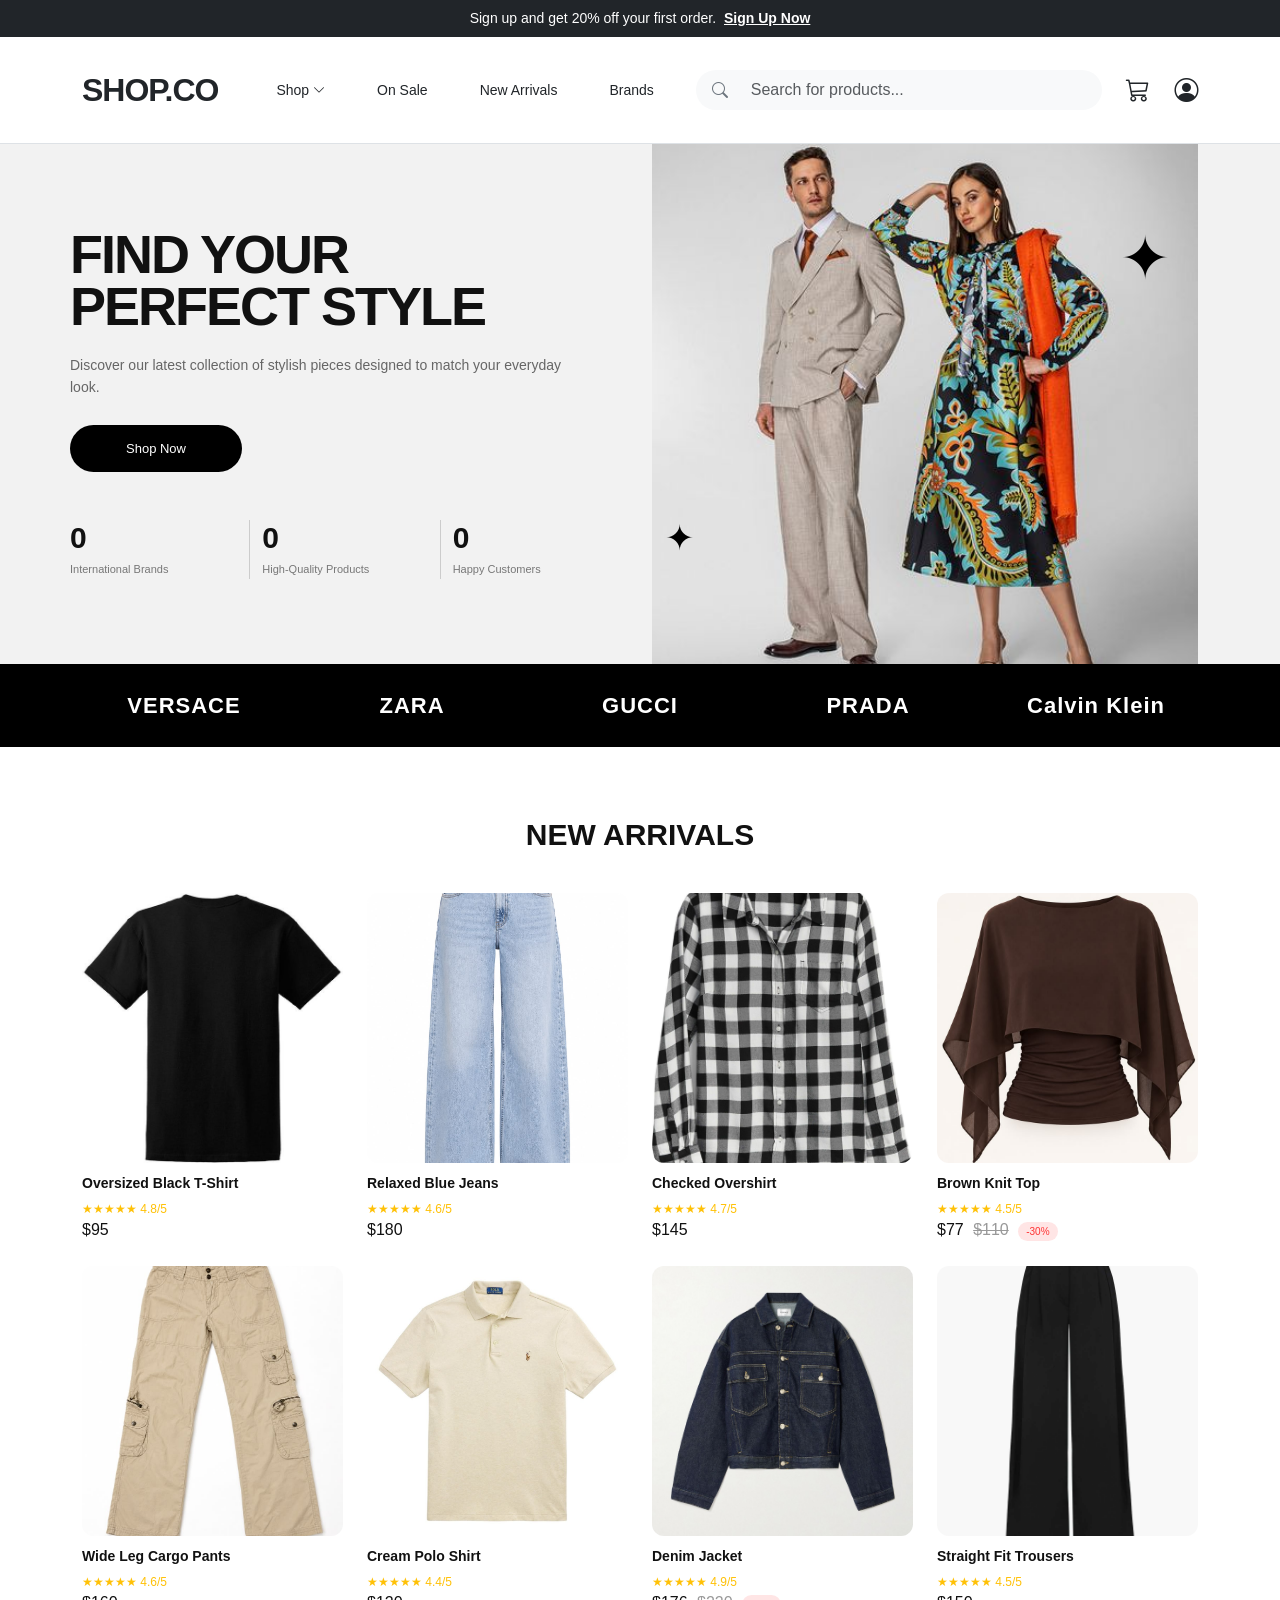
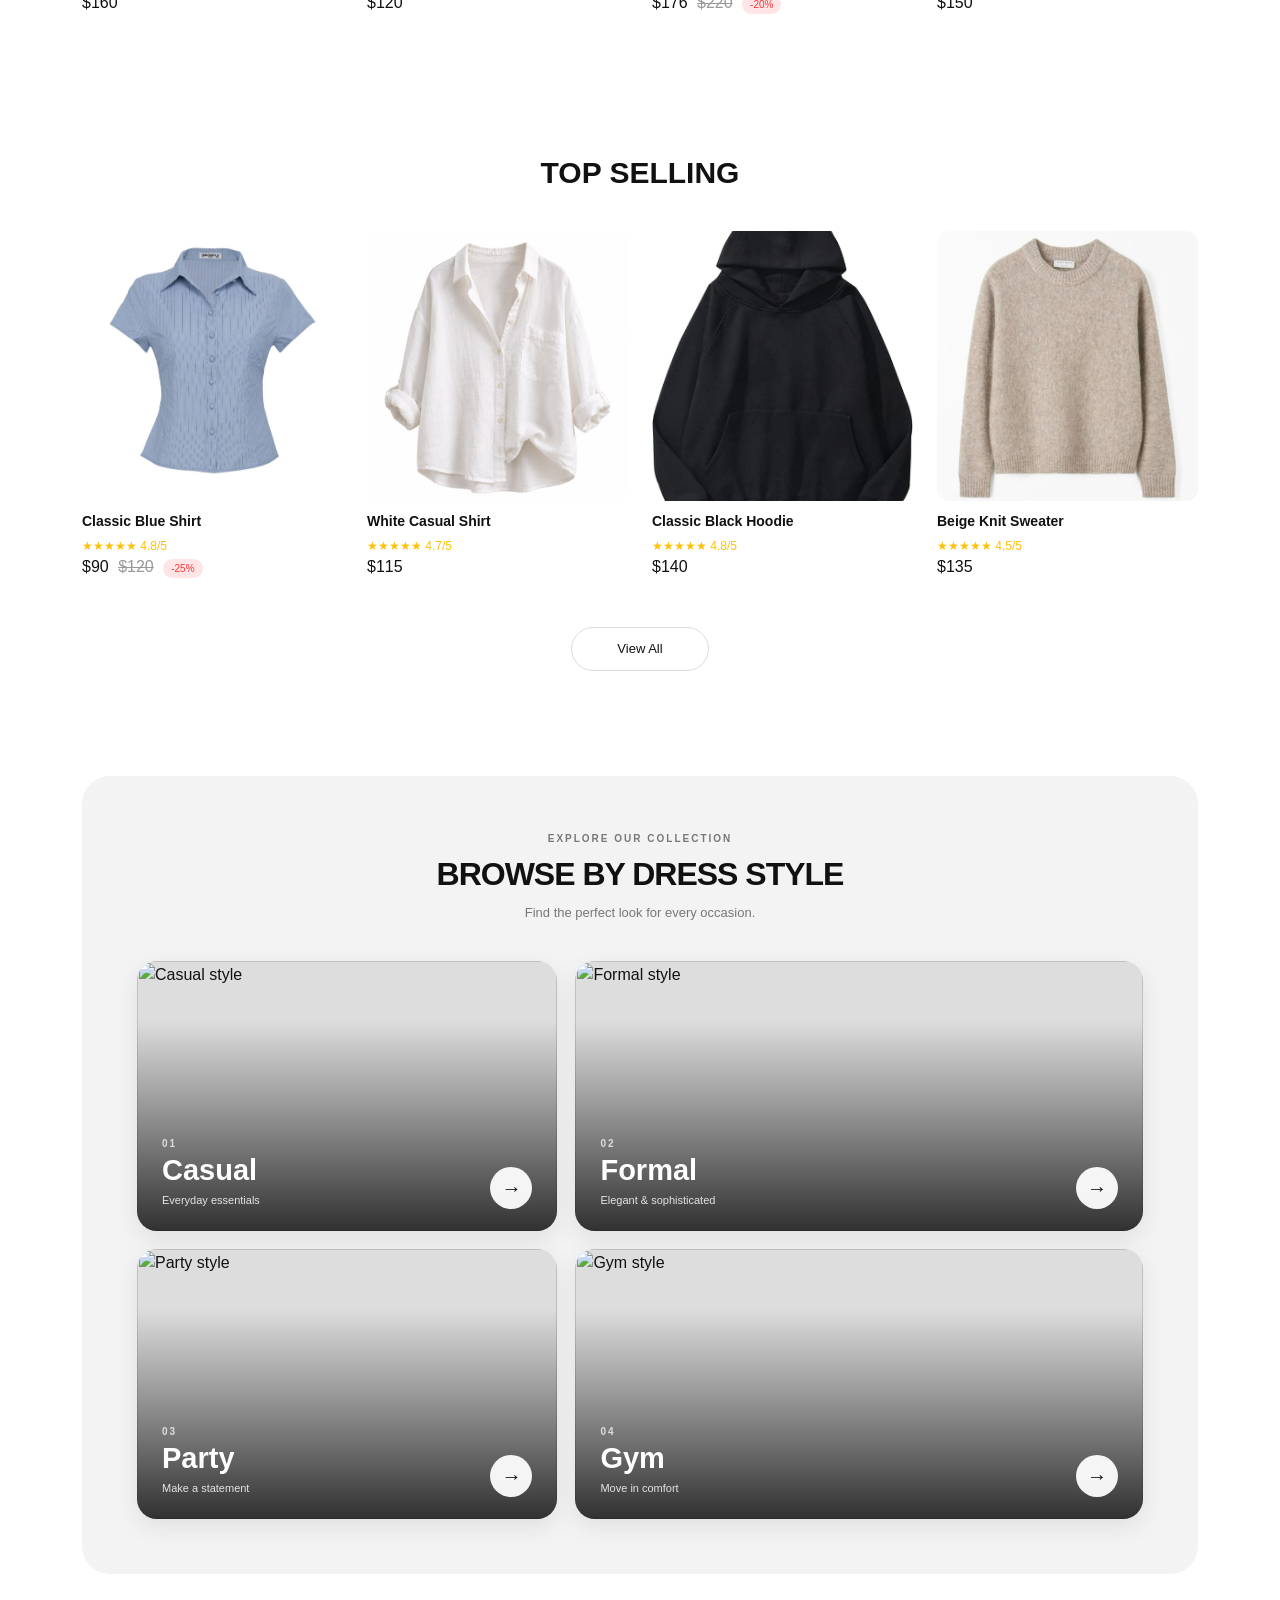
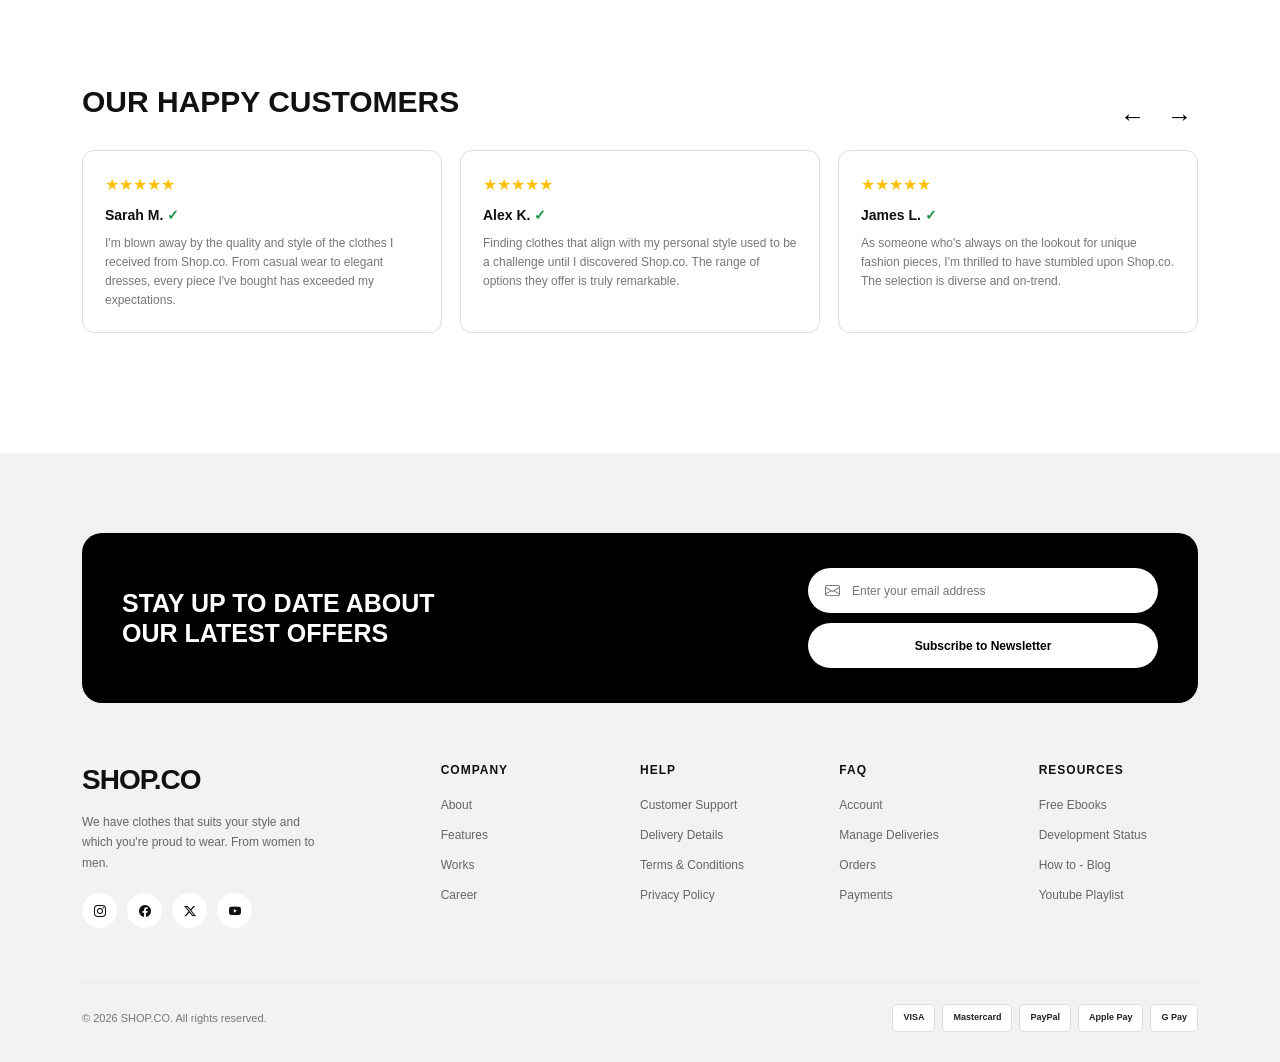
==== commit 8ac24d29: "update" ====
--- a/index.html
+++ b/index.html
@@ -1,11 +1,10 @@
 
-<!DOCTYPE html>
+<!DOCTYPE html
 <html lang="en">
 
 <head>
     <meta charset="UTF-8">
     <meta name="viewport" content="width=device-width, initial-scale=1.0">
-
     <title>Shop.co</title>
 
     <link rel="stylesheet" href="dist/css/bootstrap.min.css">
@@ -22,7 +21,6 @@
 
     <div id="site-header"></div>
 
-
     <section class="hero-section">
 
         <div class="container">
@@ -44,7 +42,6 @@
                     <a href="#" class="btn shop-btn">
                         Shop Now
                     </a>
-
 
                     <div class="row stats mt-5">
 
@@ -62,7 +59,6 @@
 
                         </div>
 
-
                         <div class="col-4 stat-border">
 
                             <h3
@@ -77,7 +73,6 @@
 
                         </div>
 
-
                         <div class="col-4">
 
                             <h3
@@ -96,7 +91,6 @@
 
                 </div>
 
-
                 <div class="col-lg-6 hero-image-container">
 
                     <img
@@ -121,8 +115,6 @@
 
     </section>
 
-
-
     <section class="brands-section">
 
         <div class="container">
@@ -154,8 +146,6 @@
         </div>
 
     </section>
-
-
 
     <section class="products-section">
 
@@ -174,8 +164,6 @@
 
     </section>
 
-
-
     <section class="products-section">
 
         <div class="container">
@@ -183,13 +171,11 @@
             <h2 class="section-title">
                 TOP SELLING
             </h2>
-
 
             <div
                 id="top-selling-products"
                 class="row g-4"
             ></div>
-
 
             <div class="text-center mt-5">
 
@@ -207,21 +193,29 @@
 
     </section>
 
-
-
     <section class="dress-style-section">
 
         <div class="container">
 
             <div class="dress-style-box">
 
-                <h2 class="dress-style-title">
-                    BROWSE BY DRESS STYLE
-                </h2>
-
+                <div class="dress-style-heading">
+
+                    <span>
+                        EXPLORE OUR COLLECTION
+                    </span>
+
+                    <h2>
+                        BROWSE BY DRESS STYLE
+                    </h2>
+
+                    <p>
+                        Find the perfect look for every occasion.
+                    </p>
+
+                </div>
 
                 <div class="dress-style-grid">
-
 
                     <div class="dress-style-card casual">
 
@@ -230,8 +224,31 @@
                             alt="Casual style"
                         >
 
-                    </div>
-
+                        <div class="dress-style-overlay">
+
+                            <div>
+
+                                <small>
+                                    01
+                                </small>
+
+                                <h3>
+                                    Casual
+                                </h3>
+
+                                <p>
+                                    Everyday essentials
+                                </p>
+
+                            </div>
+
+                            <div class="style-arrow">
+                                →
+                            </div>
+
+                        </div>
+
+                    </div>
 
                     <div class="dress-style-card formal">
 
@@ -240,8 +257,31 @@
                             alt="Formal style"
                         >
 
-                    </div>
-
+                        <div class="dress-style-overlay">
+
+                            <div>
+
+                                <small>
+                                    02
+                                </small>
+
+                                <h3>
+                                    Formal
+                                </h3>
+
+                                <p>
+                                    Elegant & sophisticated
+                                </p>
+
+                            </div>
+
+                            <div class="style-arrow">
+                                →
+                            </div>
+
+                        </div>
+
+                    </div>
 
                     <div class="dress-style-card party">
 
@@ -250,8 +290,31 @@
                             alt="Party style"
                         >
 
-                    </div>
-
+                        <div class="dress-style-overlay">
+
+                            <div>
+
+                                <small>
+                                    03
+                                </small>
+
+                                <h3>
+                                    Party
+                                </h3>
+
+                                <p>
+                                    Make a statement
+                                </p>
+
+                            </div>
+
+                            <div class="style-arrow">
+                                →
+                            </div>
+
+                        </div>
+
+                    </div>
 
                     <div class="dress-style-card gym">
 
@@ -260,6 +323,30 @@
                             alt="Gym style"
                         >
 
+                        <div class="dress-style-overlay">
+
+                            <div>
+
+                                <small>
+                                    04
+                                </small>
+
+                                <h3>
+                                    Gym
+                                </h3>
+
+                                <p>
+                                    Move in comfort
+                                </p>
+
+                            </div>
+
+                            <div class="style-arrow">
+                                →
+                            </div>
+
+                        </div>
+
                     </div>
 
                 </div>
@@ -270,19 +357,15 @@
 
     </section>
 
-
-
     <section class="customers-section">
 
         <div class="container">
-
 
             <div class="customers-header">
 
                 <h2 class="section-title">
                     OUR HAPPY CUSTOMERS
                 </h2>
-
 
                 <div class="customer-arrows">
 
@@ -306,15 +389,12 @@
 
             </div>
 
-
-
             <div class="customers-viewport">
 
                 <div
                     class="customers-wrapper"
                     id="customersWrapper"
                 >
-
 
                     <div class="customer-card">
 
@@ -337,8 +417,6 @@
 
                     </div>
 
-
-
                     <div class="customer-card">
 
                         <div class="customer-stars">
@@ -359,8 +437,6 @@
 
                     </div>
 
-
-
                     <div class="customer-card">
 
                         <div class="customer-stars">
@@ -381,8 +457,6 @@
 
                     </div>
 
-
-
                     <div class="customer-card">
 
                         <div class="customer-stars">
@@ -402,8 +476,6 @@
 
                     </div>
 
-
-
                     <div class="customer-card">
 
                         <div class="customer-stars">
@@ -423,8 +495,6 @@
 
                     </div>
 
-
-
                     <div class="customer-card">
 
                         <div class="customer-stars">
@@ -444,8 +514,6 @@
 
                     </div>
 
-
-
                     <div class="customer-card">
 
                         <div class="customer-stars">
@@ -465,8 +533,6 @@
 
                     </div>
 
-
-
                     <div class="customer-card">
 
                         <div class="customer-stars">
@@ -486,8 +552,6 @@
 
                     </div>
 
-
-
                     <div class="customer-card">
 
                         <div class="customer-stars">
@@ -515,10 +579,8 @@
 
     </section>
 
-
     <div id="site-footer"></div>
 
-
     <script src="dist/js/bootstrap.bundle.min.js"></script>
 
     <script src="common.js"></script>
@@ -531,4 +593,5 @@
 
 </body>
 
-</html>+</html>
+
--- a/app.css
+++ b/app.css
@@ -158,8 +158,6 @@
     border-left: 1px solid #ccc;
     border-right: 1px solid #ccc;
 }
-
-/* CountUp numbers */
 
 .count-number {
     min-height: 36px;
@@ -257,61 +255,163 @@
 }
 
 .dress-style-section {
-    padding: 20px 0 70px;
+    padding: 35px 0 80px;
 }
 
 .dress-style-box {
-    background: #f2f2f2;
-    border-radius: 20px;
+    background: #f3f3f3;
+    border-radius: 28px;
     padding: 55px;
-}
-
-.dress-style-title {
+    overflow: hidden;
+}
+
+.dress-style-heading {
     text-align: center;
-    font-size: 30px;
+    margin-bottom: 38px;
+}
+
+.dress-style-heading span {
+    display: block;
+    color: #777;
+    font-size: 10px;
+    font-weight: 700;
+    letter-spacing: 2px;
+    margin-bottom: 9px;
+}
+
+.dress-style-heading h2 {
+    margin: 0;
+    color: #111;
+    font-size: 32px;
     font-weight: 900;
-    margin-bottom: 35px;
+    letter-spacing: -1px;
+}
+
+.dress-style-heading p {
+    margin: 10px 0 0;
+    color: #777;
+    font-size: 13px;
 }
 
 .dress-style-grid {
     display: grid;
-    grid-template-columns: 1fr 1.5fr;
-    grid-template-rows: 220px 220px;
+    grid-template-columns: 1fr 1.35fr;
+    grid-template-rows: 270px 270px;
     gap: 18px;
 }
 
 .dress-style-card {
     position: relative;
     overflow: hidden;
-    border-radius: 15px;
-    background: #fff;
+    border-radius: 20px;
+    background: #ddd;
+    cursor: pointer;
+    box-shadow: 0 8px 25px rgba(0, 0, 0, 0.08);
+    transition: transform .35s ease, box-shadow .35s ease;
+}
+
+.dress-style-card:hover {
+    transform: translateY(-5px);
+    box-shadow: 0 15px 35px rgba(0, 0, 0, 0.14);
 }
 
 .dress-style-card img {
     width: 100%;
     height: 100%;
+    display: block;
     object-fit: cover;
-    transition: transform .4s ease;
+    object-position: center;
+    transition: transform .6s ease;
 }
 
 .dress-style-card:hover img {
-    transform: scale(1.04);
+    transform: scale(1.06);
+}
+
+.dress-style-card::after {
+    content: "";
+    position: absolute;
+    inset: 0;
+    background: linear-gradient(
+        to top,
+        rgba(0, 0, 0, 0.78) 0%,
+        rgba(0, 0, 0, 0.32) 45%,
+        rgba(0, 0, 0, 0) 78%
+    );
+    z-index: 1;
 }
 
 .dress-style-card.casual {
     grid-column: 1;
+    grid-row: 1;
 }
 
 .dress-style-card.formal {
     grid-column: 2;
+    grid-row: 1;
 }
 
 .dress-style-card.party {
     grid-column: 1;
+    grid-row: 2;
 }
 
 .dress-style-card.gym {
     grid-column: 2;
+    grid-row: 2;
+}
+
+.dress-style-overlay {
+    position: absolute;
+    left: 25px;
+    right: 25px;
+    bottom: 22px;
+    z-index: 2;
+    display: flex;
+    align-items: flex-end;
+    justify-content: space-between;
+    color: #fff;
+}
+
+.dress-style-overlay small {
+    display: block;
+    font-size: 10px;
+    font-weight: 700;
+    letter-spacing: 2px;
+    opacity: .75;
+    margin-bottom: 5px;
+}
+
+.dress-style-overlay h3 {
+    margin: 0;
+    font-size: 29px;
+    font-weight: 800;
+    line-height: 1;
+}
+
+.dress-style-overlay p {
+    margin: 7px 0 0;
+    font-size: 11px;
+    color: #fff;
+    opacity: .85;
+}
+
+.style-arrow {
+    width: 42px;
+    height: 42px;
+    display: flex;
+    align-items: center;
+    justify-content: center;
+    border-radius: 50%;
+    background: rgba(255, 255, 255, .94);
+    color: #111;
+    font-size: 20px;
+    transition: transform .3s ease, background .3s ease;
+}
+
+.dress-style-card:hover .style-arrow {
+    transform: translateX(5px);
+    background: #fff;
 }
 
 .customers-section {
@@ -340,6 +440,10 @@
     background: transparent;
     font-size: 25px;
     cursor: pointer;
+}
+
+.customer-arrow:hover {
+    transform: scale(1.1);
 }
 
 .customers-viewport {
@@ -382,8 +486,6 @@
     line-height: 1.6;
     margin: 0;
 }
-
-/* Footer */
 
 footer {
     background: #f2f2f2;
@@ -450,10 +552,186 @@
     margin-top: 8px;
 }
 
-/* Responsive */
+.shop-footer {
+    background: #f2f2f2;
+    padding: 80px 0 30px;
+    margin-top: 40px;
+}
+
+.newsletter-box {
+    background: #000;
+    color: #fff;
+    border-radius: 20px;
+    padding: 35px 40px;
+    display: flex;
+    align-items: center;
+    justify-content: space-between;
+    gap: 30px;
+    margin-bottom: 60px;
+}
+
+.newsletter-title {
+    font-size: 25px;
+    line-height: 1.2;
+    font-weight: 900;
+    margin: 0;
+}
+
+.newsletter-form {
+    width: 350px;
+    display: flex;
+    flex-direction: column;
+    gap: 10px;
+}
+
+.newsletter-input {
+    background: #fff;
+    color: #777;
+    height: 45px;
+    border-radius: 25px;
+    display: flex;
+    align-items: center;
+    padding: 0 17px;
+}
+
+.newsletter-input i {
+    margin-right: 10px;
+    font-size: 15px;
+}
+
+.newsletter-input input {
+    width: 100%;
+    border: none;
+    outline: none;
+    background: transparent;
+    font-size: 12px;
+}
+
+.newsletter-form button {
+    height: 45px;
+    border: none;
+    border-radius: 25px;
+    background: #fff;
+    color: #000;
+    font-size: 12px;
+    font-weight: 600;
+    cursor: pointer;
+    transition: .3s ease;
+}
+
+.newsletter-form button:hover {
+    background: #ddd;
+}
+
+.footer-content {
+    display: grid;
+    grid-template-columns: 2fr 1fr 1fr 1fr 1fr;
+    gap: 40px;
+}
+
+.footer-brand h2 {
+    margin: 0 0 15px;
+    font-size: 28px;
+    font-weight: 900;
+    letter-spacing: -1px;
+}
+
+.footer-brand p {
+    max-width: 250px;
+    margin: 0;
+    color: #666;
+    font-size: 12px;
+    line-height: 1.7;
+}
+
+.footer-socials {
+    display: flex;
+    gap: 10px;
+    margin-top: 20px;
+}
+
+.footer-socials a {
+    width: 35px;
+    height: 35px;
+    display: flex;
+    align-items: center;
+    justify-content: center;
+    background: #fff;
+    color: #111;
+    border-radius: 50%;
+    text-decoration: none;
+    transition: .3s ease;
+}
+
+.footer-socials a:hover {
+    background: #000;
+    color: #fff;
+    transform: translateY(-3px);
+}
+
+.footer-column {
+    display: flex;
+    flex-direction: column;
+}
+
+.footer-column h6 {
+    margin: 0 0 18px;
+    font-size: 12px;
+    font-weight: 800;
+    letter-spacing: 1px;
+}
+
+.footer-column a {
+    color: #666;
+    text-decoration: none;
+    font-size: 12px;
+    margin-bottom: 12px;
+    transition: .2s ease;
+}
+
+.footer-column a:hover {
+    color: #000;
+    transform: translateX(3px);
+}
+
+.shop-footer hr {
+    border: none;
+    border-top: 1px solid #d5d5d5;
+    margin: 45px 0 20px;
+}
+
+.footer-bottom {
+    display: flex;
+    align-items: center;
+    justify-content: space-between;
+    gap: 20px;
+}
+
+.footer-bottom p {
+    margin: 0;
+    color: #777;
+    font-size: 11px;
+}
+
+.payment-icons {
+    display: flex;
+    align-items: center;
+    justify-content: flex-end;
+    flex-wrap: wrap;
+    gap: 7px;
+}
+
+.payment-icons span {
+    background: #fff;
+    border: 1px solid #ddd;
+    border-radius: 5px;
+    padding: 6px 10px;
+    color: #222;
+    font-size: 9px;
+    font-weight: 700;
+}
 
 @media (max-width: 991px) {
-
     .hero-content {
         padding: 50px 20px;
     }
@@ -475,13 +753,30 @@
     }
 
     .dress-style-box {
-        padding: 35px;
-    }
-
+        padding: 40px 35px;
+    }
+
+    .newsletter-box {
+        flex-direction: column;
+        align-items: flex-start;
+        padding: 30px;
+    }
+
+    .newsletter-form {
+        width: 100%;
+        max-width: 400px;
+    }
+
+    .footer-content {
+        grid-template-columns: 2fr 1fr 1fr 1fr;
+    }
+
+    .footer-brand {
+        grid-column: span 4;
+    }
 }
 
 @media (max-width: 768px) {
-
     .hero-content {
         text-align: center;
         padding-right: 20px;
@@ -511,9 +806,154 @@
         font-size: 18px;
     }
 
+    .dress-style-section {
+        padding: 25px 0 60px;
+    }
+
+    .dress-style-box {
+        padding: 40px 25px;
+        border-radius: 22px;
+    }
+
+    .dress-style-heading h2 {
+        font-size: 28px;
+    }
+
+    .dress-style-grid {
+        grid-template-columns: 1fr 1fr;
+        grid-template-rows: 230px 230px;
+        gap: 14px;
+    }
+
+    .dress-style-card.casual {
+        grid-column: 1;
+        grid-row: 1;
+    }
+
+    .dress-style-card.formal {
+        grid-column: 2;
+        grid-row: 1;
+    }
+
+    .dress-style-card.party {
+        grid-column: 1;
+        grid-row: 2;
+    }
+
+    .dress-style-card.gym {
+        grid-column: 2;
+        grid-row: 2;
+    }
+
+    .dress-style-overlay {
+        left: 18px;
+        right: 18px;
+        bottom: 18px;
+    }
+
+    .dress-style-overlay h3 {
+        font-size: 23px;
+    }
+
+    .dress-style-overlay p {
+        font-size: 10px;
+    }
+
+    .style-arrow {
+        width: 36px;
+        height: 36px;
+        font-size: 17px;
+    }
+
+    .customer-card {
+        flex: 0 0 calc((100% - 18px) / 2);
+    }
+
+    .shop-footer {
+        padding-top: 60px;
+    }
+
+    .newsletter-box {
+        padding: 25px 20px;
+    }
+
+    .newsletter-title {
+        font-size: 21px;
+    }
+
+    .footer-content {
+        grid-template-columns: 1fr 1fr;
+        gap: 30px 20px;
+    }
+
+    .footer-brand {
+        grid-column: span 2;
+    }
+
+    .footer-bottom {
+        flex-direction: column;
+        text-align: center;
+    }
+
+    .payment-icons {
+        justify-content: center;
+    }
+}
+
+@media (max-width: 576px) {
+    .hero-content h1 {
+        font-size: 38px;
+    }
+
+    .hero-image-container {
+        min-height: 300px;
+    }
+
+    .hero-image {
+        height: 300px;
+    }
+
+    .stats h3 {
+        font-size: 22px;
+    }
+
+    .stats p {
+        font-size: 9px;
+    }
+
+    .section-title {
+        font-size: 25px;
+    }
+
+    .products-section {
+        padding: 45px 0;
+    }
+
+    .dress-style-box {
+        padding: 32px 15px;
+        border-radius: 20px;
+    }
+
+    .dress-style-heading {
+        margin-bottom: 25px;
+    }
+
+    .dress-style-heading span {
+        font-size: 9px;
+    }
+
+    .dress-style-heading h2 {
+        font-size: 24px;
+    }
+
+    .dress-style-heading p {
+        font-size: 11px;
+    }
+
     .dress-style-grid {
         grid-template-columns: 1fr;
-        grid-template-rows: repeat(4, 200px);
+        grid-template-rows: repeat(4, 220px);
+        gap: 14px;
     }
 
     .dress-style-card.casual,
@@ -523,44 +963,24 @@
         grid-column: 1;
     }
 
-    .customer-card {
-        flex: 0 0 calc((100% - 18px) / 2);
-    }
-
-}
-
-@media (max-width: 576px) {
-
-    .hero-content h1 {
-        font-size: 38px;
-    }
-
-    .hero-image-container {
-        min-height: 300px;
-    }
-
-    .hero-image {
-        height: 300px;
-    }
-
-    .stats h3 {
-        font-size: 22px;
-    }
-
-    .stats p {
-        font-size: 9px;
-    }
-
-    .section-title {
+    .dress-style-card.casual {
+        grid-row: 1;
+    }
+
+    .dress-style-card.formal {
+        grid-row: 2;
+    }
+
+    .dress-style-card.party {
+        grid-row: 3;
+    }
+
+    .dress-style-card.gym {
+        grid-row: 4;
+    }
+
+    .dress-style-overlay h3 {
         font-size: 25px;
-    }
-
-    .products-section {
-        padding: 45px 0;
-    }
-
-    .dress-style-box {
-        padding: 25px 15px;
     }
 
     .customer-card {
@@ -571,4 +991,32 @@
         padding: 22px;
     }
 
-}
+    .newsletter-box {
+        border-radius: 16px;
+        padding: 25px 18px;
+    }
+
+    .newsletter-title {
+        font-size: 19px;
+    }
+
+    .newsletter-form {
+        width: 100%;
+    }
+
+    .footer-content {
+        grid-template-columns: 1fr 1fr;
+    }
+
+    .footer-column h6 {
+        font-size: 11px;
+    }
+
+    .footer-column a {
+        font-size: 11px;
+    }
+
+    .footer-brand h2 {
+        font-size: 25px;
+    }
+}
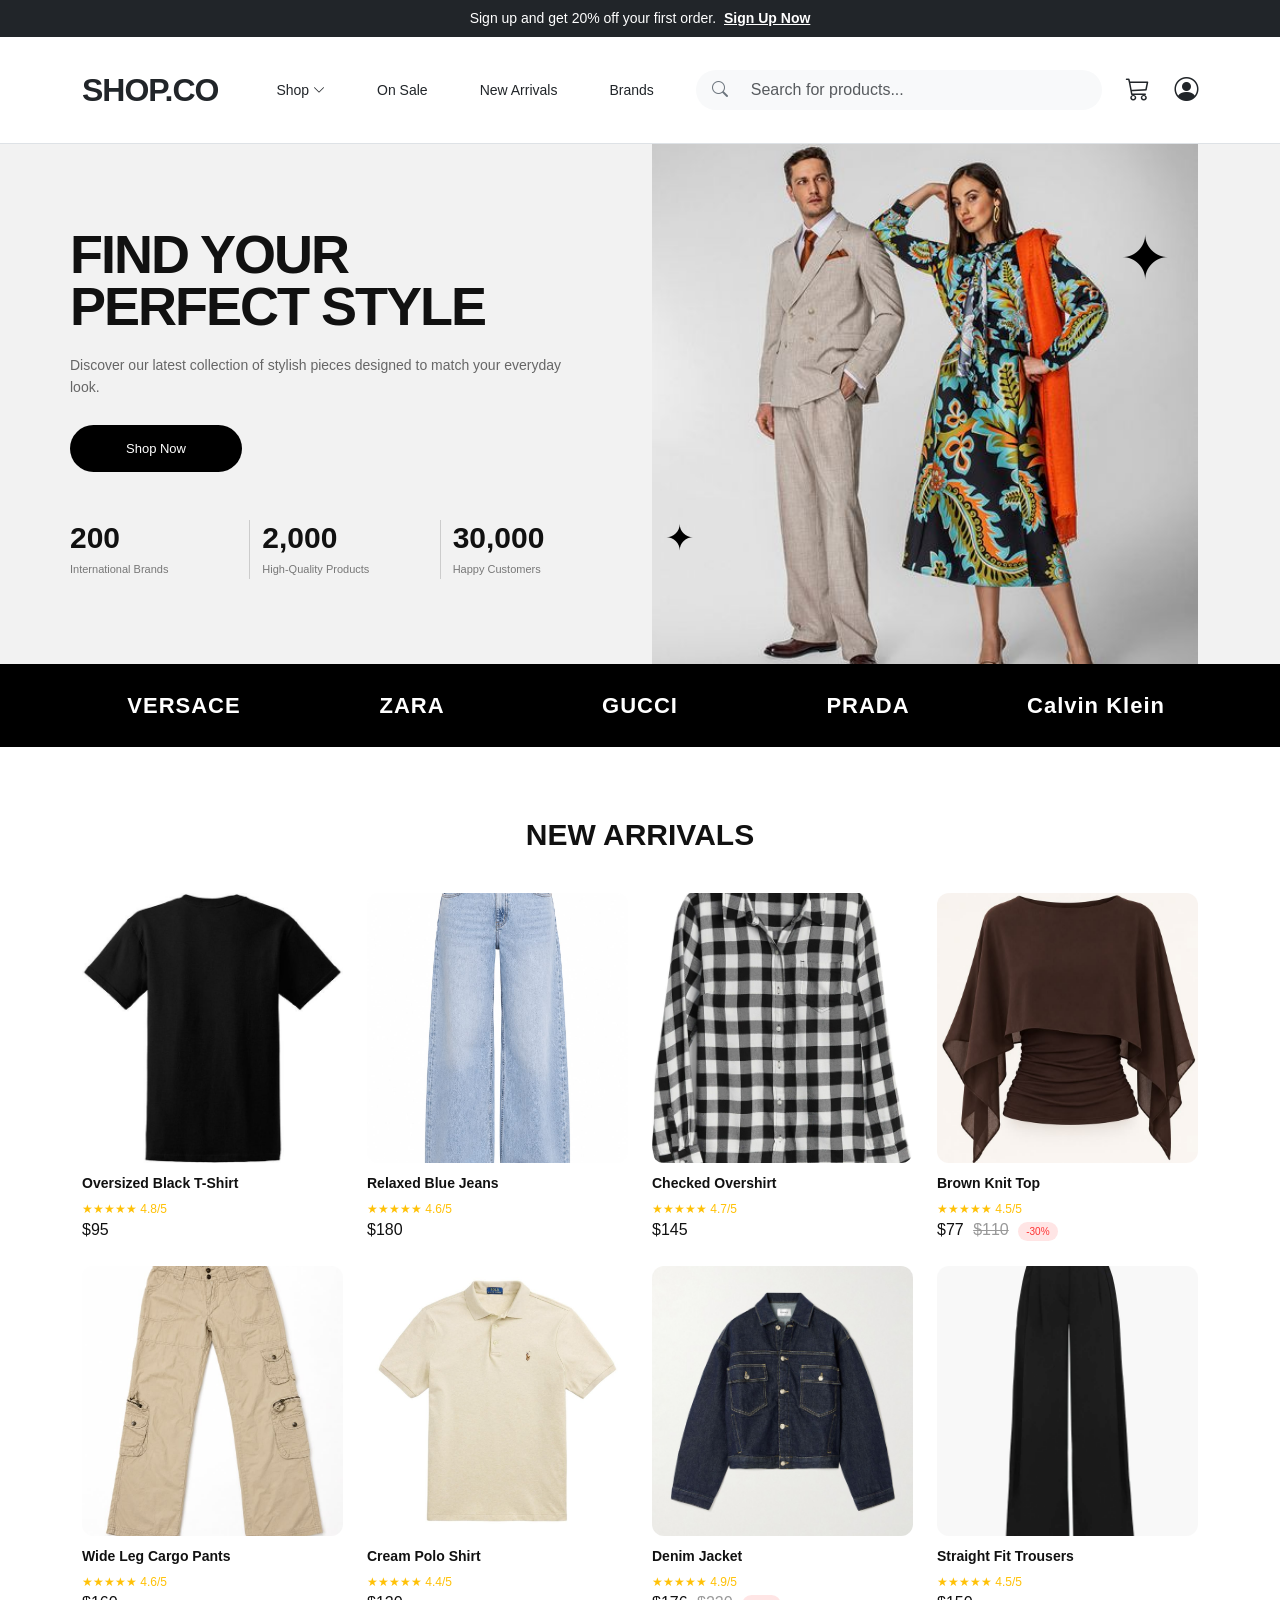
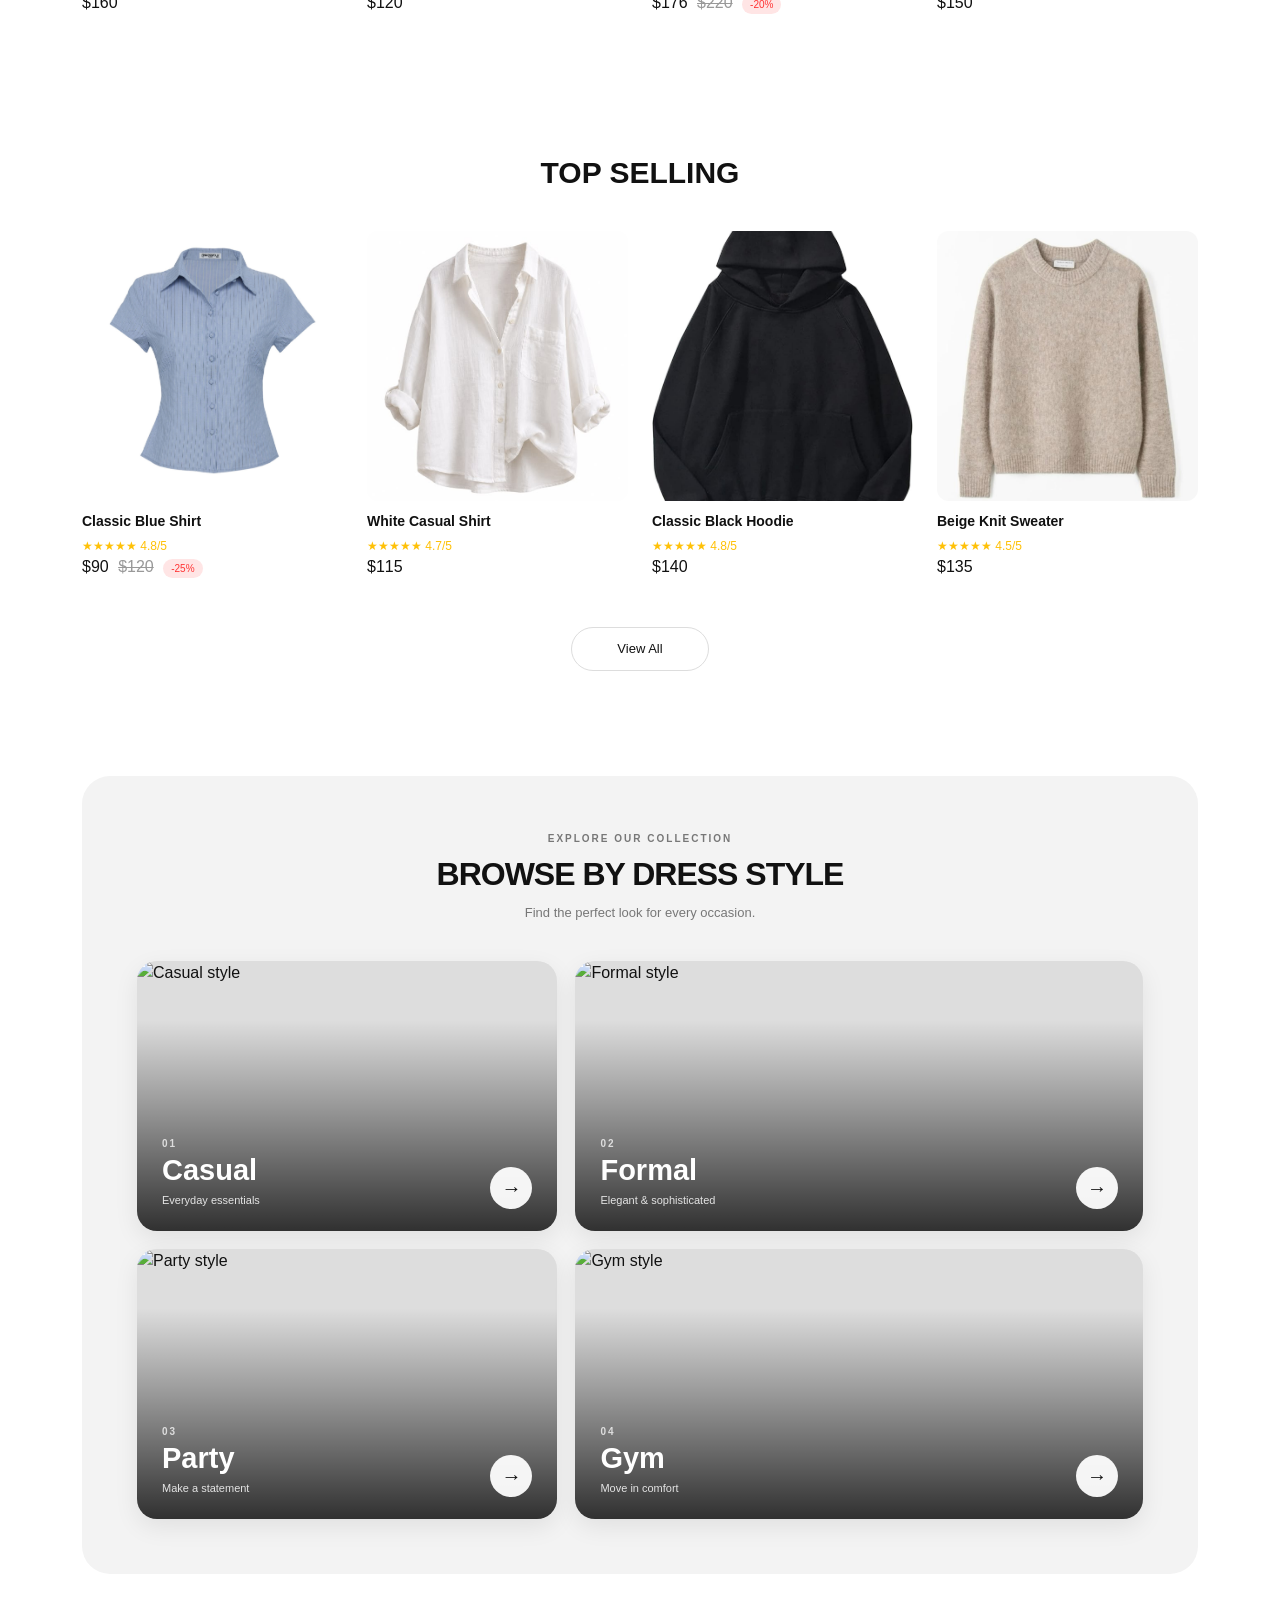
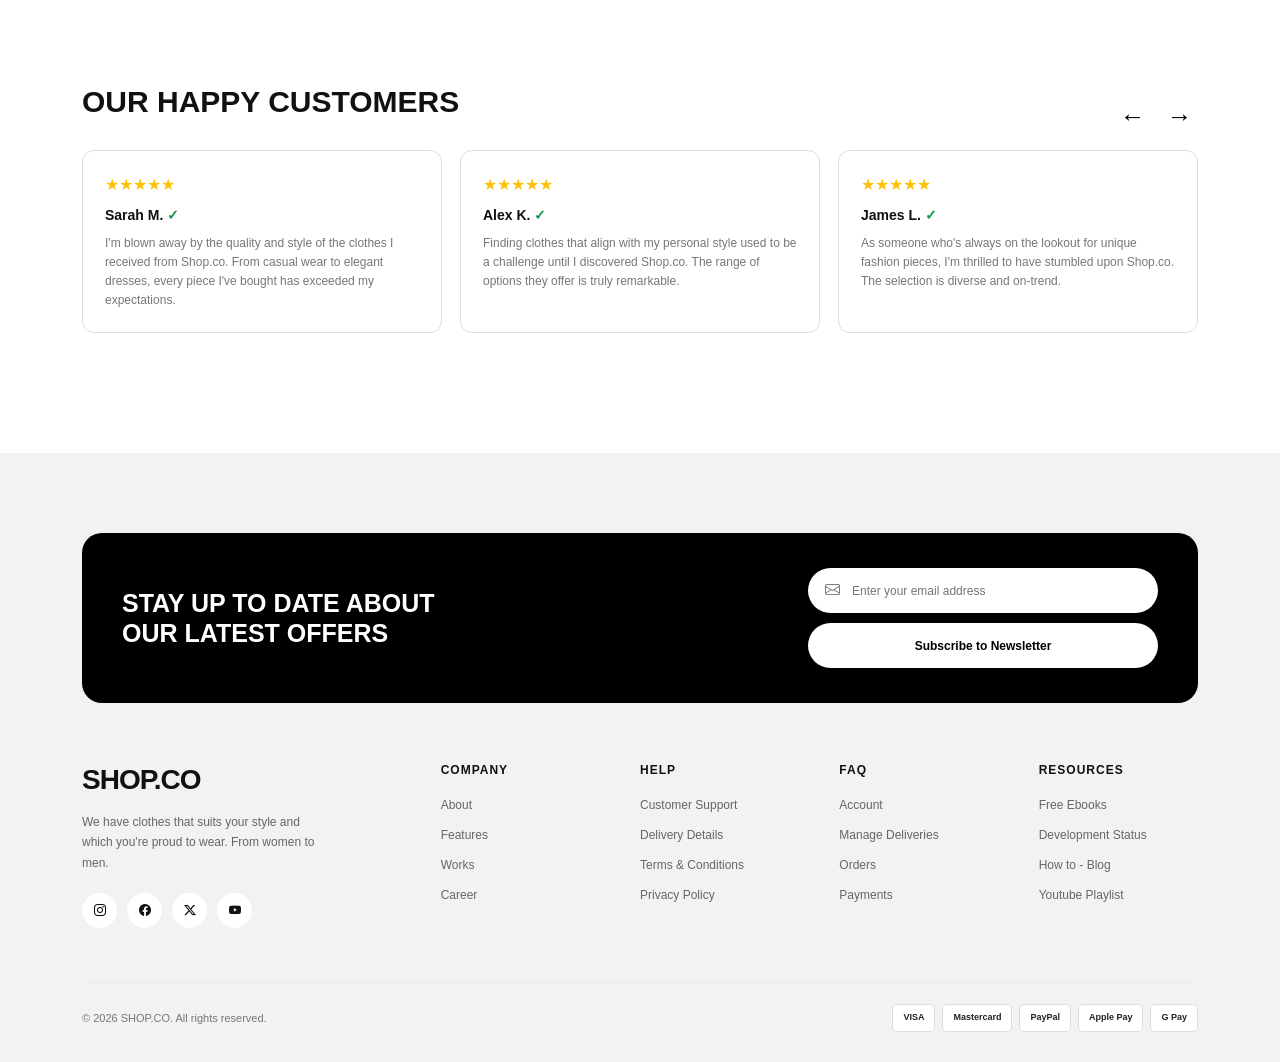
==== commit f66fa61d: "update" ====
--- a/index.html
+++ b/index.html
@@ -1,10 +1,10 @@
-
-<!DOCTYPE html
+<!DOCTYPE html>
 <html lang="en">
 
 <head>
     <meta charset="UTF-8">
     <meta name="viewport" content="width=device-width, initial-scale=1.0">
+
     <title>Shop.co</title>
 
     <link rel="stylesheet" href="dist/css/bootstrap.min.css">
@@ -50,7 +50,7 @@
                             <h3
                                 class="count-number"
                                 data-count="200">
-                                0
+                                200
                             </h3>
 
                             <p>
@@ -64,7 +64,7 @@
                             <h3
                                 class="count-number"
                                 data-count="2000">
-                                0
+                                2,000
                             </h3>
 
                             <p>
@@ -78,7 +78,7 @@
                             <h3
                                 class="count-number"
                                 data-count="30000">
-                                0
+                                30,000
                             </h3>
 
                             <p>
@@ -593,5 +593,4 @@
 
 </body>
 
-</html>
-
+</html>
